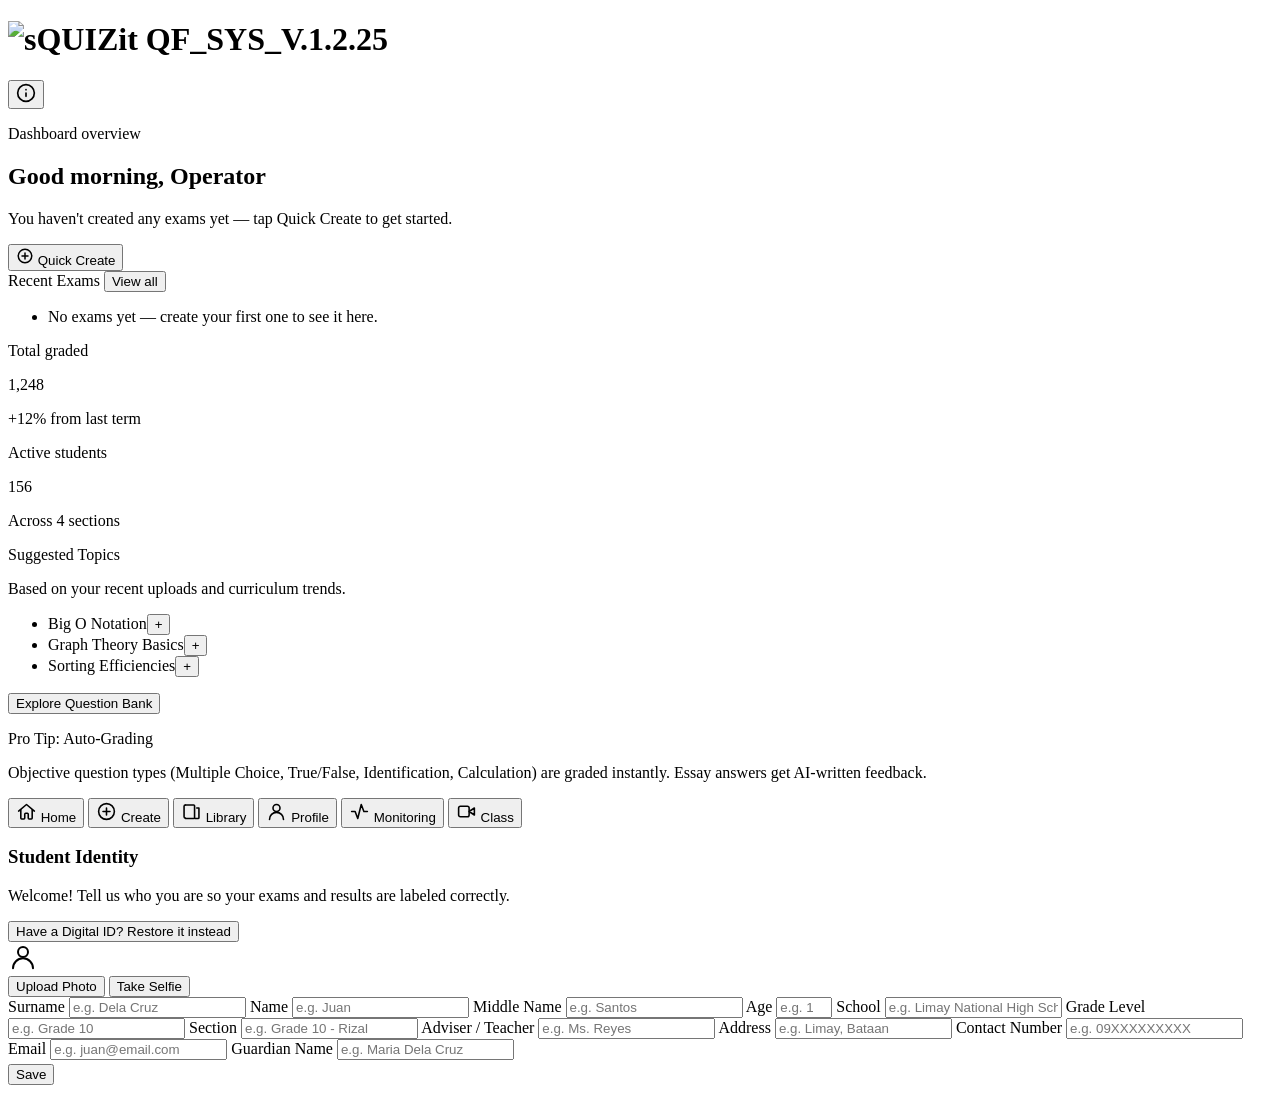
==== index.html @ 121e579d "Add Instructor Log In: roster + progress dashboard for teachers A separate standalone page (instruct" ====
<!doctype html>
<html lang="en">
<head>
<meta charset="UTF-8">
<meta name="viewport" content="width=device-width, initial-scale=1, viewport-fit=cover">
<meta name="theme-color" content="#F07824">
<title>sQUIZit</title>
<meta name="description" content="sQUIZit turns a photo of your notes, textbook pages, or slides into an interactive practice exam -- Multiple Choice, True/False, Identification, Matching, Calculation, or Essay -- generated by Google Gemini.">
<meta property="og:title" content="sQUIZit">
<meta property="og:site_name" content="sQUIZit">
<meta property="og:description" content="Turn a photo of your notes or textbook pages into an interactive practice exam, generated by Google Gemini.">
<meta property="og:url" content="https://winf-os.github.io/sQUIZit/">
<link rel="manifest" href="manifest.webmanifest">
<link rel="icon" href="icons/icon.png">
<link rel="apple-touch-icon" href="icons/icon.png">
<meta name="mobile-web-app-capable" content="yes">
<meta name="apple-mobile-web-app-capable" content="yes">
<meta name="apple-mobile-web-app-status-bar-style" content="black-translucent">
<link rel="stylesheet" href="style.css">
</head>
<body>

<div class="app-shell" id="appShell">

  <header class="app-header">
    <button type="button" class="app-header-back" id="btnHeaderBack" aria-label="Go back" hidden>
      <svg viewBox="0 0 24 24" width="22" height="22" fill="none" stroke="currentColor" stroke-width="2" stroke-linecap="round" stroke-linejoin="round"><path d="M19 12H5M12 19l-7-7 7-7" /></svg>
    </button>
    <h1 class="app-header-title">
      <img class="app-header-logo" id="appHeaderLogo" src="icons/wordmark.png" alt="sQUIZit">
      <span class="app-header-version" id="appHeaderVersion"></span>
    </h1>
    <div class="app-header-controls">
      <button class="btn btn-icon" id="versionButton" aria-label="Show version info">
        <svg viewBox="0 0 24 24" width="20" height="20" fill="none" stroke="currentColor" stroke-width="2" stroke-linecap="round" stroke-linejoin="round"><circle cx="12" cy="12" r="10"/><path d="M12 16v-4"/><path d="M12 8h.01"/></svg>
      </button>
    </div>
  </header>

  <main id="app">

    <!-- ============ HOME ============ -->
    <section class="screen tab-panel" id="tab-home" data-tab="home">
      <div>
        <p class="eyebrow">Dashboard overview</p>
        <h2 class="screen-title">Good morning, Operator</h2>
        <p class="screen-sub" id="homeExamsSummary"></p>
      </div>

      <button type="button" class="btn btn--primary btn--block" id="btnQuickCreate">
        <svg viewBox="0 0 24 24" width="18" height="18" fill="none" stroke="currentColor" stroke-width="2" stroke-linecap="round" stroke-linejoin="round"><circle cx="12" cy="12" r="9" /><path d="M12 8v8M8 12h8" /></svg>
        Quick Create
      </button>

      <div class="card">
        <div class="section-heading-row">
          <span class="section-heading">Recent Exams</span>
          <button type="button" class="link-btn" id="btnViewAllRecent">View all</button>
        </div>
        <ul class="recent-list" id="recentList"></ul>
      </div>

      <div class="stat-card-row">
        <div class="stat-card stat-card--primary">
          <p class="stat-card-label">Total graded</p>
          <p class="stat-card-value">1,248</p>
          <p class="stat-card-sub">+12% from last term</p>
        </div>
        <div class="stat-card stat-card--teal">
          <p class="stat-card-label">Active students</p>
          <p class="stat-card-value">156</p>
          <p class="stat-card-sub">Across 4 sections</p>
        </div>
      </div>

      <div class="card card--lavender">
        <p class="section-heading">Suggested Topics</p>
        <p class="screen-sub">Based on your recent uploads and curriculum trends.</p>
        <ul class="topic-list" id="topicList"></ul>
        <button type="button" class="btn btn--outline btn--block" id="btnExploreBank">Explore Question Bank</button>
      </div>

      <div class="card tip-card">
        <div class="tip-card-banner" aria-hidden="true"></div>
        <p class="section-heading">Pro Tip: Auto-Grading</p>
        <p class="screen-sub">Objective question types (Multiple Choice, True/False, Identification, Calculation) are graded instantly. Essay answers get AI-written feedback.</p>
      </div>
    </section>

    <!-- ============ CREATE ============ -->
    <section class="screen tab-panel" id="tab-create" data-tab="create" hidden>

      <div class="create-step" id="stepSource">
        <div>
          <h2 class="screen-title">Create New Exam</h2>
          <p class="screen-sub" id="sourceScreenSub">Provide your source material and let AI draft the exam.</p>
        </div>

        <div class="library-toggle" id="modeToggle">
          <button type="button" class="library-toggle-btn is-active" data-mode="ai">AI Generate</button>
          <button type="button" class="library-toggle-btn" data-mode="topic">Topic Idea</button>
          <button type="button" class="library-toggle-btn" data-mode="manual">Manual Build</button>
          <button type="button" class="library-toggle-btn" data-mode="auto">Auto-Extract</button>
        </div>

        <label class="field-block">
          <span class="field-label">Exam Title</span>
          <input type="text" class="text-input" id="examTitleInput" placeholder="e.g. Mid-term Biology Quiz">
        </label>

        <label class="field-block">
          <span class="field-label">Subject</span>
          <select class="select-input" id="subjectSelect">
            <option value="">Select a subject</option>
            <option>Mathematics</option>
            <option>Science</option>
            <option>Biology</option>
            <option>Chemistry</option>
            <option>Physics</option>
            <option>History</option>
            <option>Literature</option>
            <option>English</option>
            <option>Filipino</option>
            <option>MAPEH</option>
            <option>Computer Science</option>
            <option>General</option>
          </select>
        </label>

        <div id="sourceContentSection">
          <div>
            <p class="section-heading" style="margin-bottom:10px;">Source Content</p>
            <div class="source-cards">
              <button type="button" class="source-card" id="btnUploadDocument">
                <span class="source-card-icon source-card-icon--primary">
                  <svg viewBox="0 0 24 24" width="22" height="22" fill="none" stroke="currentColor" stroke-width="1.8" stroke-linecap="round" stroke-linejoin="round"><path d="M12 16V4M8 8l4-4 4 4" /><path d="M4 16v3a1 1 0 0 0 1 1h14a1 1 0 0 0 1-1v-3" /></svg>
                </span>
                <span class="source-card-title">Upload Document</span>
                <span class="source-card-sub">Photos of notes or textbook pages</span>
              </button>

              <button type="button" class="source-card" id="btnCameraCapture">
                <span class="source-card-icon source-card-icon--teal">
                  <svg viewBox="0 0 24 24" width="22" height="22" fill="none" stroke="currentColor" stroke-width="1.8" stroke-linecap="round" stroke-linejoin="round"><path d="M4 8h3l1.5-2h7L17 8h3a1 1 0 0 1 1 1v9a1 1 0 0 1-1 1H4a1 1 0 0 1-1-1V9a1 1 0 0 1 1-1z" /><circle cx="12" cy="13" r="3.5" /></svg>
                </span>
                <span class="source-card-title">Camera Capture</span>
                <span class="source-card-sub">Scan handwritten notes live</span>
              </button>

              <button type="button" class="source-card" id="btnPasteText">
                <span class="source-card-icon source-card-icon--muted">
                  <svg viewBox="0 0 24 24" width="22" height="22" fill="none" stroke="currentColor" stroke-width="1.8" stroke-linecap="round" stroke-linejoin="round"><rect x="6" y="4" width="12" height="17" rx="1.5" /><path d="M9 4V3a1 1 0 0 1 1-1h4a1 1 0 0 1 1 1v1M9 10h6M9 14h6M9 18h3" /></svg>
                </span>
                <span class="source-card-title">Paste Text</span>
                <span class="source-card-sub">Type or paste content directly</span>
              </button>
            </div>
            <input type="file" id="fileInput" accept="image/*" multiple hidden>
          </div>

          <div class="source-preview-row" id="sourcePreviewRow" hidden></div>
          <p class="empty-note" id="legibilityCheckingNote" hidden>Checking image quality…</p>

          <div class="card tip-inline-card">
            <span class="tip-inline-icon">💡</span>
            <div>
              <p class="tip-inline-title">Quick tip</p>
              <p class="screen-sub">Clear, well-lit photos of a single page work best. You can add more than one page.</p>
            </div>
          </div>
        </div>

        <label class="field-block" id="pasteTextBlock" hidden>
          <span class="field-label" id="pasteTextLabel">Pasted content</span>
          <textarea class="text-input" id="pastedTextArea" rows="6" placeholder="Paste notes, an article, or a summary of the material here…"></textarea>
        </label>

        <div class="card banner-card" id="smartBlueprintCard">
          <p class="section-heading">Smart Blueprinting</p>
          <p class="screen-sub">Gemini reads your material and maps it to question types and difficulty automatically.</p>
        </div>

        <p class="empty-note" id="sourceEmptyNote" hidden></p>
        <button type="button" class="btn btn--primary btn--block" id="btnContinueToConfigure" disabled>Continue to Configuration</button>
      </div>

      <div class="create-step" id="stepConfigure" hidden>
        <div>
          <h2 class="screen-title">Exam Configuration</h2>
          <p class="screen-sub">Fine-tune the mix of question types and difficulty for your exam.</p>
        </div>

        <div class="card" id="typeCard">
          <p class="section-heading" style="margin-bottom:12px;">Question Types</p>
          <div class="type-list" id="typeList"></div>
        </div>

        <div class="card" id="difficultyCard">
          <p class="section-heading" style="margin-bottom:14px;">Complexity Level</p>
          <input type="range" min="0" max="2" step="1" value="1" class="difficulty-slider" id="difficultySlider">
          <div class="difficulty-labels" id="difficultyLabels"></div>
        </div>

        <div class="card count-card">
          <p class="field-label" style="text-align:center;">Question Count</p>
          <div class="count-circle">
            <span class="count-value" id="countValue">10</span>
            <span class="count-unit">TOTAL</span>
          </div>
          <div class="count-controls">
            <button type="button" class="count-btn" id="btnCountMinus" aria-label="Decrease">−</button>
            <button type="button" class="count-btn" id="btnCountPlus" aria-label="Increase">+</button>
          </div>
        </div>

        <div class="card">
          <p class="field-label">Time Limit (optional)</p>
          <p class="screen-sub" style="margin-top:4px;">Starts counting down once the first question is answered. Leave blank for no limit.</p>
          <input type="number" min="1" step="1" class="text-input" id="timeLimitInput" placeholder="Minutes (e.g. 30)" style="margin-top:8px;">
        </div>

        <div class="card quote-card">
          <p>"The secret of getting ahead is getting started."</p>
        </div>

        <p class="empty-note" id="configureEmptyNote" hidden></p>

        <button type="button" class="btn btn--primary btn--block" id="btnGenerateExam" disabled>✨ Generate Exam</button>
      </div>

      <div class="create-step" id="stepManualBuilder" hidden>
        <div>
          <h2 class="screen-title">Build Your Exam</h2>
          <p class="screen-sub">Add each question by hand — no AI involved.</p>
        </div>

        <div class="card">
          <label class="field-block">
            <span class="field-label">Question Type</span>
            <select class="select-input" id="manualTypeSelect">
              <option value="multipleChoice">Multiple Choice</option>
              <option value="trueFalse">True / False</option>
              <option value="identification">Identification</option>
              <option value="matching">Matching Type</option>
              <option value="calculation">Calculation</option>
            </select>
          </label>

          <label class="field-block">
            <span class="field-label">Question Prompt</span>
            <textarea class="text-input" id="manualPromptInput" rows="3" placeholder="Type the question…"></textarea>
          </label>

          <div id="manualTypeFields"></div>

          <label class="field-block">
            <span class="field-label">Explanation (optional)</span>
            <textarea class="text-input" id="manualExplanationInput" rows="2" placeholder="Shown after the exam is submitted…"></textarea>
          </label>

          <button type="button" class="btn btn--outline btn--block" id="btnAddManualQuestion">+ Add Question</button>
        </div>

        <div class="card">
          <p class="section-heading" style="margin-bottom:10px;">Questions Added (<span id="manualQuestionCount">0</span>)</p>
          <p class="empty-note" id="manualEmptyNote">No questions yet — add your first one above.</p>
          <div class="results-list" id="manualQuestionList"></div>
        </div>

        <div class="card">
          <p class="field-label">Time Limit (optional)</p>
          <p class="screen-sub" style="margin-top:4px;">Starts counting down once the first question is answered. Leave blank for no limit.</p>
          <input type="number" min="1" step="1" class="text-input" id="manualTimeLimitInput" placeholder="Minutes (e.g. 30)" style="margin-top:8px;">
        </div>

        <button type="button" class="btn btn--outline btn--block" id="btnRegenerateQuiz" hidden>✨ Regenerate with AI</button>
        <button type="button" class="btn btn--primary btn--block" id="btnStartManualExam" disabled>Save Exam</button>
        <button type="button" class="btn btn--outline btn--block" id="btnSaveAsNewCopy" hidden>Save as New Copy</button>
        <button type="button" class="btn btn--outline btn--block btn--danger" id="btnDeleteQuiz" hidden>🗑 Delete Quiz</button>
      </div>

      <div class="create-step generating-screen" id="stepGenerating" hidden>
        <div class="generating-spinner" aria-hidden="true" id="generatingSpinner"></div>
        <p class="screen-title" style="text-align:center;">Generating your exam</p>
        <p class="screen-sub generating-message" id="generatingMessage">Reading your source material…</p>
        <div class="card generating-error-card" id="generatingErrorCard" hidden>
          <p class="section-heading">Generation failed</p>
          <p class="screen-sub" id="generatingErrorText" style="margin-top:8px;"></p>
        </div>
        <button type="button" class="btn btn--outline btn--block" id="btnBackToConfigure" hidden>Back to configuration</button>
      </div>

      <div class="create-step" id="stepQuiz" hidden>
        <div>
          <div class="quiz-header-row">
            <span id="quizExamTitle">Exam</span>
            <span class="quiz-timer" id="quizTimer" hidden></span>
            <span class="quiz-live-score" id="quizLiveScore">0/0</span>
          </div>
          <div class="progress-track"><div class="progress-fill" id="quizProgressFill" style="width:0%"></div></div>
          <div class="quiz-runner-meta">
            <span id="quizProgressLabel">Question 1 of 1</span>
          </div>
          <div class="quiz-nav-row" id="quizNavRow"></div>
        </div>

        <div class="card question-card">
          <span class="question-type-tag" id="questionTypeTag"></span>
          <p class="question-prompt" id="questionPrompt"></p>
          <div id="questionAnswerArea"></div>
          
          <!-- Toggle for showing correct answers -->
          <div class="quiz-toggle-container">
            <label class="toggle-switch">
              <input type="checkbox" id="showCorrectAnswersToggle">
              <span class="slider"></span>
            </label>
            <span class="toggle-label">Show correct answer on wrong answers</span>
          </div>
        </div>

        <div class="quiz-runner-nav">
          <button type="button" class="btn btn--outline" id="btnQuizPrev">Previous</button>
          <button type="button" class="btn btn--primary" id="btnQuizNext">Next</button>
        </div>
        <p class="quiz-safety-note">💾 Your answers are saved automatically as you go — avoid refreshing anyway, since your browser may still ask before leaving.</p>
      </div>

      <div class="create-step" id="stepResults" hidden>
        <div class="card score-card">
          <p class="eyebrow" id="resultsExamTitle">Exam &bull; Results</p>
          <p class="score-value" id="resultsScoreValue">0%</p>
          <p class="screen-sub" id="resultsSummary"></p>
        </div>

        <div class="results-list" id="resultsList"></div>

        <button type="button" class="btn btn--outline btn--block" id="btnRepeatQuiz">Retake Quiz (Shuffled)</button>
        <button type="button" class="btn btn--secondary btn--block" id="btnEditQuizFromResults">Edit Quiz</button>
        <button type="button" class="btn btn--primary btn--block" id="btnCreateAnother">Create another exam</button>
      </div>
    </section>

    <!-- ============ LIBRARY ============ -->
    <section class="screen tab-panel" id="tab-library" data-tab="library" hidden>
      <div>
        <h2 class="screen-title">My Library</h2>
        <p class="screen-sub">Manage and organize your generated exams.</p>
      </div>

      <div class="library-toggle">
        <button type="button" class="library-toggle-btn is-active" id="btnLibCompleted">Completed</button>
        <button type="button" class="library-toggle-btn" id="btnLibDrafts">Drafts</button>
      </div>

      <div class="text-input library-search">
        <svg viewBox="0 0 24 24" width="16" height="16" fill="none" stroke="currentColor" stroke-width="1.8" stroke-linecap="round" stroke-linejoin="round"><circle cx="11" cy="11" r="7" /><path d="m21 21-4.3-4.3" /></svg>
        <input type="text" id="librarySearchInput" placeholder="Search by exam title or subject…">
      </div>

      <div class="library-list" id="libraryList"></div>
    </section>

    <!-- ============ PROFILE ============ -->
    <section class="screen tab-panel" id="tab-profile" data-tab="profile" hidden>
      <div class="profile-hero">
        <div class="profile-avatar">
          <svg viewBox="0 0 24 24" width="34" height="34" fill="none" stroke="currentColor" stroke-width="1.6" stroke-linecap="round" stroke-linejoin="round"><circle cx="12" cy="8" r="4" /><path d="M4 21c0-4.4 3.6-8 8-8s8 3.6 8 8" /></svg>
        </div>
        <div>
          <h2 class="screen-title">Operator</h2>
          <p class="screen-sub">sQUIZit account</p>
        </div>
      </div>

      <div class="card">
        <p class="section-heading">Student Identity</p>
        <div class="identity-summary-row" id="identitySummaryRow">
          <div class="identity-summary-avatar" id="identitySummaryAvatar"><svg viewBox="0 0 24 24" width="22" height="22" fill="none" stroke="currentColor" stroke-width="1.6" stroke-linecap="round" stroke-linejoin="round"><circle cx="12" cy="8" r="4" /><path d="M4 21c0-4.4 3.6-8 8-8s8 3.6 8 8" /></svg></div>
          <div class="identity-summary-body">
            <p class="identity-summary-name" id="identitySummaryName">Not set up yet</p>
            <p class="identity-summary-meta" id="identitySummaryMeta">Add your details so your exams are labeled correctly.</p>
          </div>
        </div>
        <button type="button" class="btn btn--outline btn--block" id="btnEditStudentIdentity" style="margin-top:10px;">Edit Student Identity</button>
      </div>

      <div class="card">
        <p class="section-heading">Your Gemini API Keys</p>
        <p class="screen-sub" style="margin-top:6px;">Required for AI Generate and essay grading. Stored only in this browser. Add more than one (e.g. from different Google accounts) — sQUIZit automatically switches to the next one if a key's free quota runs out.</p>

        <button type="button" class="btn btn--outline btn--block" id="btnGetGeminiKey" style="margin-top:10px;">Get a Free Gemini API Key ↗</button>

        <label class="field-block" style="margin-top:10px;">
          <span class="field-label">Paste New Key</span>
          <div class="key-row">
            <input type="text" class="text-input" id="geminiKeyInput" placeholder="Paste your Gemini API key">
            <button type="button" class="count-btn" id="btnPasteGeminiKey" aria-label="Paste from clipboard" title="Paste from clipboard">📋</button>
          </div>
        </label>
        <button type="button" class="btn btn--primary btn--block" id="btnAddGeminiKey" style="margin-top:8px;">+ Add Key</button>

        <div id="geminiKeyList" style="margin-top:12px; display:flex; flex-direction:column; gap:8px;"></div>
        <p class="screen-sub" id="geminiKeyStatus" style="margin-top:8px;"></p>
      </div>

      <div class="card">
        <p class="section-heading">Appearance</p>
        <div class="theme-toggle-row">
          <span class="theme-toggle-icon" id="themeIcon">☀️</span>
          <span class="screen-sub" style="flex:1;" id="themeLabel">Light mode</span>
          <label class="switch">
            <input type="checkbox" id="themeToggle">
            <span class="switch-track"><span class="switch-thumb"></span></span>
          </label>
        </div>
      </div>

      <div class="card">
        <div class="section-heading-row">
          <p class="section-heading">Updates</p>
          <button type="button" class="btn btn-icon" id="btnShareUpdateLink" aria-label="Share download link" title="Share download link">
            <svg viewBox="0 0 24 24" width="18" height="18" fill="none" stroke="currentColor" stroke-width="2" stroke-linecap="round" stroke-linejoin="round"><circle cx="18" cy="5" r="3" /><circle cx="6" cy="12" r="3" /><circle cx="18" cy="19" r="3" /><path d="M8.6 13.5 15.4 17.5M15.4 6.5 8.6 10.5" /></svg>
          </button>
        </div>
        <p class="screen-sub" style="margin-top:6px;">You're on <span id="profileVersionText"></span>.</p>
        <span class="update-badge" id="profileUpdateBadge" hidden>Update available</span>
        <button type="button" class="btn btn--outline btn--block" id="btnProfileCheckUpdate" style="margin-top:8px;">Check for Updates</button>
        <p class="screen-sub" id="profileUpdateStatus" style="margin-top:6px;"></p>
      </div>

      <div class="card">
        <p class="section-heading">About this app</p>
        <p class="screen-sub" style="margin-top:8px;">sQUIZit turns a photo of your notes or textbook pages into a ready-to-take exam using Google Gemini. Question generation runs through a Supabase Edge Function so the AI key stays off your device. Prefer not to use AI? Manual Build and Auto-Extract on the Create screen work fully offline of Gemini.</p>
      </div>

      <div class="card">
        <p class="section-heading">Data</p>
        <p class="screen-sub" style="margin-top:8px;">Your exam library (completed exams and drafts) is saved in this browser's storage and stays there across visits — see the Library tab. Clearing your browser data will remove it.</p>
      </div>

      <div class="card">
        <p class="section-heading">Backup &amp; Restore</p>
        <p class="screen-sub" style="margin-top:6px;">Save a copy of your exam library so it survives a lost phone, a cleared browser, or moving to a new device.</p>

        <p class="field-label" style="margin-top:14px;">On This Device</p>
        <div class="backup-btn-row">
          <button type="button" class="btn btn--outline" id="btnBackupPhone">📱 Back Up Now</button>
          <button type="button" class="btn btn--outline" id="btnRestorePhone">Restore File</button>
        </div>
        <input type="file" id="restoreFileInput" accept="application/json" hidden>

        <p class="field-label" style="margin-top:16px;">Google Drive</p>
        <p class="screen-sub" id="driveStatus" style="margin-top:4px;">Not connected.</p>
        <div class="backup-btn-row">
          <button type="button" class="btn btn--outline" id="btnConnectDrive">☁️ Connect Google Drive</button>
        </div>
        <div class="backup-btn-row" id="driveActionsRow" hidden>
          <button type="button" class="btn btn--outline" id="btnBackupDrive">Back Up to Drive</button>
          <button type="button" class="btn btn--outline" id="btnRestoreDrive">Restore from Drive</button>
        </div>

        <p class="field-label" style="margin-top:16px;">Digital ID</p>
        <p class="screen-sub" style="margin-top:4px;">Restore your identity and library on a new device with a short ID and PIN, instead of retyping everything.</p>
        <div style="display:flex; align-items:center; gap:8px; margin-top:6px;">
          <p class="screen-sub" id="digitalIdCurrentText" style="margin:0;">Not set up yet.</p>
          <button type="button" class="btn btn-icon" id="btnCopyDigitalId" aria-label="Copy Digital ID" title="Copy" hidden>📋</button>
        </div>
        <div class="backup-btn-row">
          <button type="button" class="btn btn--outline" id="btnDigitalIdBackup">🔑 Back Up via Digital ID</button>
          <button type="button" class="btn btn--outline" id="btnDigitalIdRestore">Restore via Digital ID</button>
        </div>

        <p class="screen-sub" id="backupStatusText" style="margin-top:8px;"></p>
      </div>

      <div class="card">
        <p class="section-heading">Instructor Log In</p>
        <p class="screen-sub" style="margin-top:6px;">Teaching a class? Log in with your own Digital ID to add students to your roster and see their progress.</p>
        <button type="button" class="btn btn--outline btn--block" id="btnInstructorLogin" style="margin-top:10px;">Instructor Log In &#8599;</button>
      </div>
    </section>

    <!-- ============ MONITORING ============ -->
    <section class="screen tab-panel" id="tab-monitoring" data-tab="monitoring" hidden>
      <div>
        <h2 class="screen-title">Monitoring</h2>
        <p class="screen-sub">Quizzes you've shared with Share &amp; Track, and who's taken them.</p>
      </div>
      <div class="monitoring-list" id="monitoringList"></div>
    </section>

    <!-- ============ CLASS SESSIONS ============ -->
    <section class="screen tab-panel" id="tab-class" data-tab="class" hidden>
      <div>
        <h2 class="screen-title">Class</h2>
        <p class="screen-sub">Start a live video class, or reopen one you started before.</p>
      </div>
      <button type="button" class="btn btn--primary btn--block" id="btnStartClass" style="margin-bottom: var(--space-4);">Start a Class</button>
      <div class="class-session-list" id="classSessionList"></div>
    </section>

  </main>

  <nav class="bottom-nav" id="bottomNav">
    <button type="button" class="bottom-nav-item is-active" data-target="home">
      <span class="bottom-nav-icon"><svg viewBox="0 0 24 24" width="21" height="21" fill="none" stroke="currentColor" stroke-width="1.8" stroke-linecap="round" stroke-linejoin="round"><path d="M3 11.5 12 4l9 7.5" /><path d="M5.5 10v9.5a1 1 0 0 0 1 1H9a1 1 0 0 0 1-1V15a1 1 0 0 1 1-1h2a1 1 0 0 1 1 1v4.5a1 1 0 0 0 1 1h2.5a1 1 0 0 0 1-1V10" /></svg></span>
      <span class="bottom-nav-label">Home</span>
    </button>
    <button type="button" class="bottom-nav-item" data-target="create">
      <span class="bottom-nav-icon"><svg viewBox="0 0 24 24" width="21" height="21" fill="none" stroke="currentColor" stroke-width="1.8" stroke-linecap="round" stroke-linejoin="round"><circle cx="12" cy="12" r="9" /><path d="M12 8v8M8 12h8" /></svg></span>
      <span class="bottom-nav-label">Create</span>
    </button>
    <button type="button" class="bottom-nav-item" data-target="library">
      <span class="bottom-nav-icon"><svg viewBox="0 0 24 24" width="21" height="21" fill="none" stroke="currentColor" stroke-width="1.8" stroke-linecap="round" stroke-linejoin="round"><path d="M5 4.5h9.5a1 1 0 0 1 1 1V19a1 1 0 0 1-1 1H5" /><path d="M5 4.5A1.5 1.5 0 0 0 3.5 6v12A1.5 1.5 0 0 0 5 19.5" /><path d="M18 8h2.5v11a1 1 0 0 1-1 1H16" /></svg></span>
      <span class="bottom-nav-label">Library</span>
    </button>
    <button type="button" class="bottom-nav-item" data-target="profile">
      <span class="bottom-nav-icon"><svg viewBox="0 0 24 24" width="21" height="21" fill="none" stroke="currentColor" stroke-width="1.8" stroke-linecap="round" stroke-linejoin="round"><circle cx="12" cy="8" r="4" /><path d="M4 21c0-4.4 3.6-8 8-8s8 3.6 8 8" /></svg></span>
      <span class="bottom-nav-label">Profile</span>
    </button>
    <button type="button" class="bottom-nav-item" data-target="monitoring">
      <span class="bottom-nav-icon"><svg viewBox="0 0 24 24" width="21" height="21" fill="none" stroke="currentColor" stroke-width="1.8" stroke-linecap="round" stroke-linejoin="round"><path d="M3 12h4l3 8 4-16 3 8h4"/></svg></span>
      <span class="bottom-nav-label">Monitoring</span>
    </button>
    <button type="button" class="bottom-nav-item" data-target="class">
      <span class="bottom-nav-icon"><svg viewBox="0 0 24 24" width="21" height="21" fill="none" stroke="currentColor" stroke-width="1.8" stroke-linecap="round" stroke-linejoin="round"><rect x="3" y="6" width="12" height="12" rx="2"/><path d="m21 8-6 4 6 4V8Z"/></svg></span>
      <span class="bottom-nav-label">Class</span>
    </button>
  </nav>

  <div class="camera-overlay" id="cameraOverlay" hidden>
    <div class="camera-overlay-head">
      <button type="button" class="camera-close-btn" id="btnCameraClose" aria-label="Close camera">✕</button>
      <span id="cameraOverlayTitle">Camera Capture</span>
      <span style="width:32px;"></span>
    </div>
    <div class="camera-viewport">
      <video id="cameraVideo" class="camera-video" playsinline muted></video>
      <p class="camera-error" id="cameraError" hidden></p>
    </div>
    <div class="camera-controls">
      <button type="button" class="camera-shutter-btn" id="btnCameraShutter" aria-label="Take photo" disabled></button>
      <p class="camera-hint" id="cameraHint">Frame the page so the text is flat and well lit, then tap to capture.</p>
    </div>
  </div>

  <!-- Full-screen live video call view -- Jitsi Meet's IFrame API mounts
       into #classCallMount (see openClassCall()/closeClassCall() in
       app.js). Reuses the camera overlay's full-screen black-takeover
       classes directly; only the mount container is new. -->
  <div class="camera-overlay class-call-overlay" id="classCallOverlay" hidden>
    <div class="camera-overlay-head">
      <button type="button" class="camera-close-btn" id="btnClassCallClose" aria-label="Leave class">✕</button>
      <span id="classCallTitle">Class</span>
      <span style="width:32px;"></span>
    </div>
    <div class="camera-viewport class-call-mount" id="classCallMount"></div>
  </div>

  <!-- Shown while a just-added source image is being checked for legibility,
       and as a blocking modal if it fails that check -- see
       checkAddedImagesLegibility() in app.js. -->
  <div class="legibility-modal" id="legibilityModal" hidden>
    <div class="legibility-modal-content">
      <img class="legibility-modal-thumb" id="legibilityModalThumb" alt="Image that may be hard to read">
      <h3 class="legibility-modal-title">This image might be hard to read</h3>
      <p class="legibility-modal-reason" id="legibilityModalReason"></p>
      <div class="legibility-modal-actions">
        <button type="button" class="btn btn--outline btn--block" id="btnLegibilityReupload">Remove &amp; Reupload</button>
        <button type="button" class="btn btn--secondary btn--block" id="btnLegibilityIgnore">Ignore &amp; Continue Anyway</button>
      </div>
    </div>
  </div>

  <!-- Shown on first launch (mandatory, no close button -- see the init
       block in app.js) to collect the Student Identity, and reopened
       pre-filled/closable from Profile > Student Identity for edits. Same
       markup, same save path both times -- see openStudentIdentityModal()
       and the btnIdentitySave handler in app.js. -->
  <div class="identity-modal" id="identityModal" hidden>
    <div class="identity-modal-content">
      <div class="identity-modal-headrow">
        <div>
          <h3 class="identity-modal-title">Student Identity</h3>
          <p class="screen-sub" id="identityModalSub">Tell us who you are so your exams and results are labeled correctly.</p>
        </div>
        <button type="button" class="btn btn-icon" id="btnIdentityClose" aria-label="Close" title="Close">✕</button>
      </div>

      <button type="button" class="link-btn" id="btnIdentityShowRestore">Have a Digital ID? Restore it instead</button>

      <div id="identityFormBody">
      <div class="identity-photo-row">
        <div class="identity-photo-preview" id="identityPhotoPreview"><svg viewBox="0 0 24 24" width="30" height="30" fill="none" stroke="currentColor" stroke-width="1.6" stroke-linecap="round" stroke-linejoin="round"><circle cx="12" cy="8" r="4" /><path d="M4 21c0-4.4 3.6-8 8-8s8 3.6 8 8" /></svg></div>
        <div class="identity-photo-actions">
          <button type="button" class="btn btn--outline" id="btnIdentityUploadPhoto">Upload Photo</button>
          <button type="button" class="btn btn--outline" id="btnIdentityTakeSelfie">Take Selfie</button>
        </div>
      </div>
      <input type="file" id="identityPhotoInput" accept="image/*" hidden>

      <div class="identity-field-grid">
        <label class="field-block">
          <span class="field-label">Surname</span>
          <input type="text" class="text-input" id="identitySurname" placeholder="e.g. Dela Cruz">
        </label>
        <label class="field-block">
          <span class="field-label">Name</span>
          <input type="text" class="text-input" id="identityGivenName" placeholder="e.g. Juan">
        </label>
        <label class="field-block">
          <span class="field-label">Middle Name</span>
          <input type="text" class="text-input" id="identityMiddleName" placeholder="e.g. Santos">
        </label>
        <label class="field-block">
          <span class="field-label">Age</span>
          <input type="number" class="text-input" id="identityAge" min="1" max="120" inputmode="numeric" placeholder="e.g. 16">
        </label>
        <label class="field-block">
          <span class="field-label">School</span>
          <input type="text" class="text-input" id="identitySchool" placeholder="e.g. Limay National High School">
        </label>
        <label class="field-block">
          <span class="field-label">Grade Level</span>
          <input type="text" class="text-input" id="identityGradeLevel" placeholder="e.g. Grade 10">
        </label>
        <label class="field-block">
          <span class="field-label">Section</span>
          <input type="text" class="text-input" id="identitySection" placeholder="e.g. Grade 10 - Rizal">
        </label>
        <label class="field-block">
          <span class="field-label">Adviser / Teacher</span>
          <input type="text" class="text-input" id="identityAdviser" placeholder="e.g. Ms. Reyes">
        </label>
        <label class="field-block">
          <span class="field-label">Address</span>
          <input type="text" class="text-input" id="identityAddress" placeholder="e.g. Limay, Bataan">
        </label>
        <label class="field-block">
          <span class="field-label">Contact Number</span>
          <input type="tel" class="text-input" id="identityContactNumber" placeholder="e.g. 09XXXXXXXXX">
        </label>
        <label class="field-block">
          <span class="field-label">Email</span>
          <input type="email" class="text-input" id="identityEmail" placeholder="e.g. juan@email.com">
        </label>
        <label class="field-block">
          <span class="field-label">Guardian Name</span>
          <input type="text" class="text-input" id="identityGuardianName" placeholder="e.g. Maria Dela Cruz">
        </label>
      </div>

      <p class="identity-modal-error" id="identityModalError" hidden></p>

      <button type="button" class="btn btn--primary btn--block" id="btnIdentitySave" style="margin-top:4px;">Save</button>
      </div>

      <div id="identityRestoreSection" hidden>
        <label class="field-block">
          <span class="field-label">Digital ID</span>
          <input type="text" class="text-input" id="identityRestoreId" placeholder="e.g. SQ-AB23XZ">
        </label>
        <label class="field-block" style="margin-top:10px;">
          <span class="field-label">PIN</span>
          <input type="password" class="text-input" id="identityRestorePin" placeholder="Your PIN" inputmode="numeric">
        </label>
        <p class="identity-modal-error" id="identityRestoreError" hidden></p>
        <button type="button" class="btn btn--primary btn--block" id="btnIdentityRestoreSubmit" style="margin-top:4px;">Restore My Identity &amp; Library</button>
        <button type="button" class="link-btn" id="btnIdentityShowManual" style="margin-top:8px;">Back to manual entry</button>
      </div>
    </div>
  </div>

  <!-- Opened from the Class tab's "Start a Class" button -- see the
       btnStartClass/btnCreateClassSubmit handlers in app.js. Same
       headrow/close-button structure as the Identity modal above. -->
  <div class="identity-modal" id="createClassModal" hidden>
    <div class="identity-modal-content">
      <div class="identity-modal-headrow">
        <div>
          <h3 class="identity-modal-title">Start a Class</h3>
          <p class="screen-sub">Give it a title so you (and your students) recognize it later.</p>
        </div>
        <button type="button" class="btn btn-icon" id="btnCreateClassClose" aria-label="Close" title="Close">✕</button>
      </div>
      <label class="field-block">
        <span class="field-label">Title</span>
        <input type="text" class="text-input" id="createClassTitle" placeholder="e.g. Grade 10 Science - Typhoon Makeup Class">
      </label>
      <label class="field-block">
        <span class="field-label">Subject (optional)</span>
        <input type="text" class="text-input" id="createClassSubject" placeholder="e.g. Science">
      </label>
      <p class="screen-sub">Tip: screen sharing works when you join from a laptop/desktop browser. Mobile browsers don't support it — join from a computer if you plan to share your screen.</p>
      <p class="identity-modal-error" id="createClassModalError" hidden></p>
      <button type="button" class="btn btn--primary btn--block" id="btnCreateClassSubmit" style="margin-top:4px;">Start</button>
    </div>
  </div>

  <!-- Backs both "Back Up via Digital ID" and "Restore via Digital ID" from
       Profile -- one modal, mode toggled in JS (openDigitalIdModal()),
       rather than two near-identical modals, since the only real
       difference is whether the Digital ID field is shown. -->
  <div class="identity-modal" id="digitalIdModal" hidden>
    <div class="identity-modal-content" style="max-width:380px;">
      <div class="identity-modal-headrow">
        <div>
          <h3 class="identity-modal-title" id="digitalIdModalTitle">Back Up via Digital ID</h3>
          <p class="screen-sub" id="digitalIdModalSub">Choose a PIN to protect this backup.</p>
        </div>
        <button type="button" class="btn btn-icon" id="btnDigitalIdModalClose" aria-label="Close" title="Close">✕</button>
      </div>
      <label class="field-block" id="digitalIdFieldBlock" hidden>
        <span class="field-label">Digital ID</span>
        <input type="text" class="text-input" id="digitalIdInputId" placeholder="e.g. SQ-AB23XZ">
      </label>
      <label class="field-block" style="margin-top:10px;">
        <span class="field-label">PIN</span>
        <input type="password" class="text-input" id="digitalIdInputPin" placeholder="At least 6 characters" inputmode="numeric">
      </label>
      <p class="identity-modal-error" id="digitalIdModalError" hidden></p>
      <button type="button" class="btn btn--primary btn--block" id="btnDigitalIdModalSubmit" style="margin-top:4px;">Continue</button>
    </div>
  </div>

  <!-- Opened from a Monitoring card's "View Recipients" button -- see
       openMonitoringDetail() in app.js. Same headrow/close-button structure
       as the Identity modal above. -->
  <div class="monitoring-detail-modal" id="monitoringDetailModal" hidden>
    <div class="monitoring-detail-modal-content">
      <div class="identity-modal-headrow">
        <div>
          <h3 class="identity-modal-title" id="monitoringDetailTitle">Quiz</h3>
          <p class="screen-sub" id="monitoringDetailSub"></p>
        </div>
        <button type="button" class="btn btn-icon" id="btnMonitoringDetailClose" aria-label="Close" title="Close">✕</button>
      </div>
      <div id="monitoringDetailList"></div>
    </div>
  </div>

</div>

<script src="config.js"></script>
<script src="app.js"></script>
</body>
</html>
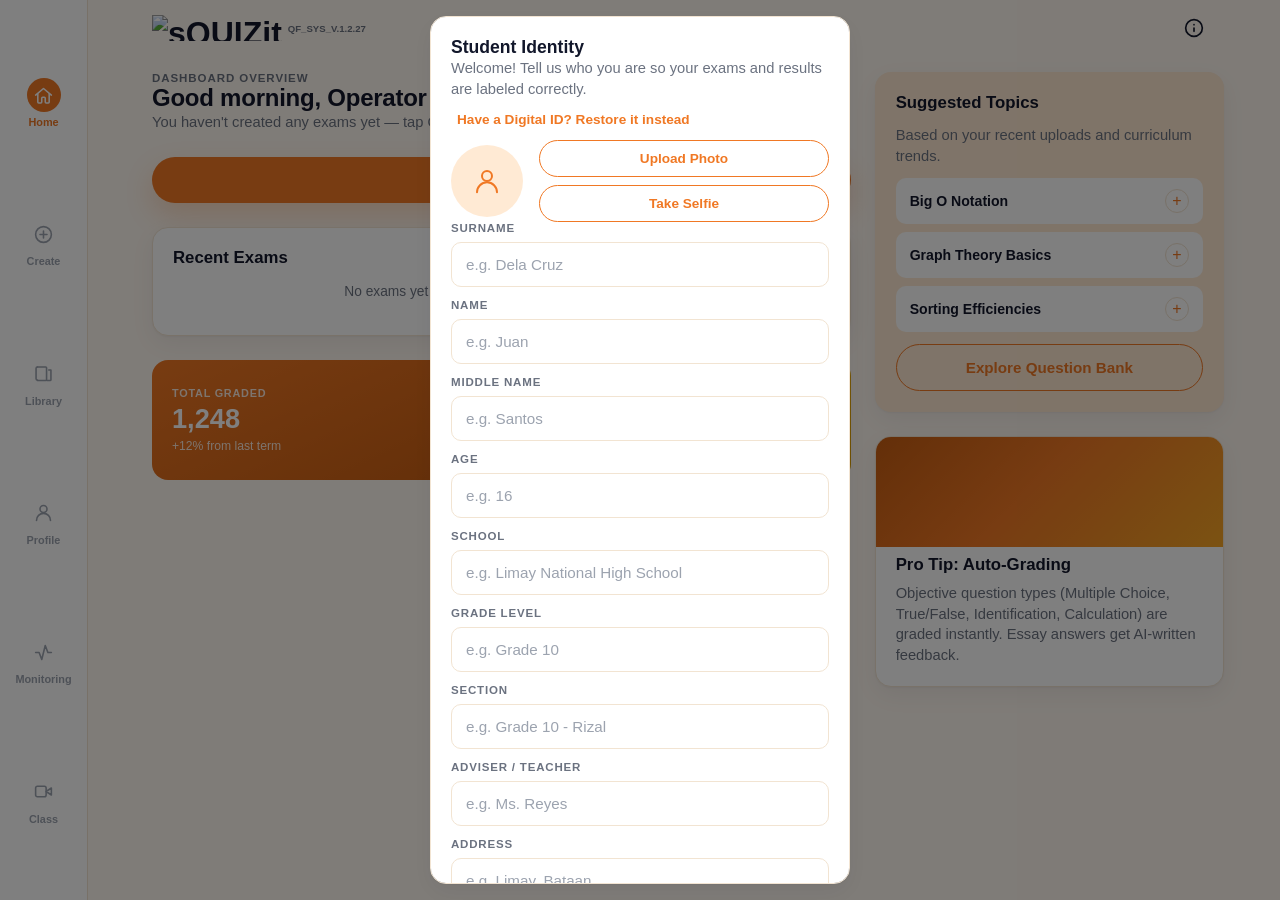
==== commit dc3e5788: "Add a desktop/laptop responsive layout (>=960px breakpoint) The whole app was mobile-first only (.ap" ====
--- a/index.html
+++ b/index.html
@@ -41,49 +41,60 @@
 
     <!-- ============ HOME ============ -->
     <section class="screen tab-panel" id="tab-home" data-tab="home">
-      <div>
-        <p class="eyebrow">Dashboard overview</p>
-        <h2 class="screen-title">Good morning, Operator</h2>
-        <p class="screen-sub" id="homeExamsSummary"></p>
-      </div>
-
-      <button type="button" class="btn btn--primary btn--block" id="btnQuickCreate">
-        <svg viewBox="0 0 24 24" width="18" height="18" fill="none" stroke="currentColor" stroke-width="2" stroke-linecap="round" stroke-linejoin="round"><circle cx="12" cy="12" r="9" /><path d="M12 8v8M8 12h8" /></svg>
-        Quick Create
-      </button>
-
-      <div class="card">
-        <div class="section-heading-row">
-          <span class="section-heading">Recent Exams</span>
-          <button type="button" class="link-btn" id="btnViewAllRecent">View all</button>
-        </div>
-        <ul class="recent-list" id="recentList"></ul>
-      </div>
-
-      <div class="stat-card-row">
-        <div class="stat-card stat-card--primary">
-          <p class="stat-card-label">Total graded</p>
-          <p class="stat-card-value">1,248</p>
-          <p class="stat-card-sub">+12% from last term</p>
-        </div>
-        <div class="stat-card stat-card--teal">
-          <p class="stat-card-label">Active students</p>
-          <p class="stat-card-value">156</p>
-          <p class="stat-card-sub">Across 4 sections</p>
-        </div>
-      </div>
-
-      <div class="card card--lavender">
-        <p class="section-heading">Suggested Topics</p>
-        <p class="screen-sub">Based on your recent uploads and curriculum trends.</p>
-        <ul class="topic-list" id="topicList"></ul>
-        <button type="button" class="btn btn--outline btn--block" id="btnExploreBank">Explore Question Bank</button>
-      </div>
-
-      <div class="card tip-card">
-        <div class="tip-card-banner" aria-hidden="true"></div>
-        <p class="section-heading">Pro Tip: Auto-Grading</p>
-        <p class="screen-sub">Objective question types (Multiple Choice, True/False, Identification, Calculation) are graded instantly. Essay answers get AI-written feedback.</p>
+      <!-- Two wrapper divs exist ONLY so the desktop breakpoint (see
+           style.css) can lay this tab out as a 2-column grid -- on mobile
+           they're invisible (still a plain flex-column stack), on desktop
+           .home-col-main/.home-col-side become the grid's two columns.
+           Nothing else in this file needs this pattern -- every other
+           desktop grid rule (Library/Monitoring/Class/Configure) works on
+           the existing markup with zero wrapper divs. -->
+      <div class="home-col-main">
+        <div>
+          <p class="eyebrow">Dashboard overview</p>
+          <h2 class="screen-title">Good morning, Operator</h2>
+          <p class="screen-sub" id="homeExamsSummary"></p>
+        </div>
+
+        <button type="button" class="btn btn--primary btn--block" id="btnQuickCreate">
+          <svg viewBox="0 0 24 24" width="18" height="18" fill="none" stroke="currentColor" stroke-width="2" stroke-linecap="round" stroke-linejoin="round"><circle cx="12" cy="12" r="9" /><path d="M12 8v8M8 12h8" /></svg>
+          Quick Create
+        </button>
+
+        <div class="card">
+          <div class="section-heading-row">
+            <span class="section-heading">Recent Exams</span>
+            <button type="button" class="link-btn" id="btnViewAllRecent">View all</button>
+          </div>
+          <ul class="recent-list" id="recentList"></ul>
+        </div>
+
+        <div class="stat-card-row">
+          <div class="stat-card stat-card--primary">
+            <p class="stat-card-label">Total graded</p>
+            <p class="stat-card-value">1,248</p>
+            <p class="stat-card-sub">+12% from last term</p>
+          </div>
+          <div class="stat-card stat-card--teal">
+            <p class="stat-card-label">Active students</p>
+            <p class="stat-card-value">156</p>
+            <p class="stat-card-sub">Across 4 sections</p>
+          </div>
+        </div>
+      </div>
+
+      <div class="home-col-side">
+        <div class="card card--lavender">
+          <p class="section-heading">Suggested Topics</p>
+          <p class="screen-sub">Based on your recent uploads and curriculum trends.</p>
+          <ul class="topic-list" id="topicList"></ul>
+          <button type="button" class="btn btn--outline btn--block" id="btnExploreBank">Explore Question Bank</button>
+        </div>
+
+        <div class="card tip-card">
+          <div class="tip-card-banner" aria-hidden="true"></div>
+          <p class="section-heading">Pro Tip: Auto-Grading</p>
+          <p class="screen-sub">Objective question types (Multiple Choice, True/False, Identification, Calculation) are graded instantly. Essay answers get AI-written feedback.</p>
+        </div>
       </div>
     </section>
 
@@ -234,7 +245,7 @@
           <p class="screen-sub">Add each question by hand — no AI involved.</p>
         </div>
 
-        <div class="card">
+        <div class="card" id="manualQuestionFormCard">
           <label class="field-block">
             <span class="field-label">Question Type</span>
             <select class="select-input" id="manualTypeSelect">
@@ -261,13 +272,13 @@
           <button type="button" class="btn btn--outline btn--block" id="btnAddManualQuestion">+ Add Question</button>
         </div>
 
-        <div class="card">
+        <div class="card" id="manualQuestionsAddedCard">
           <p class="section-heading" style="margin-bottom:10px;">Questions Added (<span id="manualQuestionCount">0</span>)</p>
           <p class="empty-note" id="manualEmptyNote">No questions yet — add your first one above.</p>
           <div class="results-list" id="manualQuestionList"></div>
         </div>
 
-        <div class="card">
+        <div class="card" id="manualTimeLimitCard">
           <p class="field-label">Time Limit (optional)</p>
           <p class="screen-sub" style="margin-top:4px;">Starts counting down once the first question is answered. Leave blank for no limit.</p>
           <input type="number" min="1" step="1" class="text-input" id="manualTimeLimitInput" placeholder="Minutes (e.g. 30)" style="margin-top:8px;">
@@ -373,7 +384,7 @@
         </div>
       </div>
 
-      <div class="card">
+      <div class="card" id="profileIdentityCard">
         <p class="section-heading">Student Identity</p>
         <div class="identity-summary-row" id="identitySummaryRow">
           <div class="identity-summary-avatar" id="identitySummaryAvatar"><svg viewBox="0 0 24 24" width="22" height="22" fill="none" stroke="currentColor" stroke-width="1.6" stroke-linecap="round" stroke-linejoin="round"><circle cx="12" cy="8" r="4" /><path d="M4 21c0-4.4 3.6-8 8-8s8 3.6 8 8" /></svg></div>
@@ -385,7 +396,7 @@
         <button type="button" class="btn btn--outline btn--block" id="btnEditStudentIdentity" style="margin-top:10px;">Edit Student Identity</button>
       </div>
 
-      <div class="card">
+      <div class="card" id="profileGeminiCard">
         <p class="section-heading">Your Gemini API Keys</p>
         <p class="screen-sub" style="margin-top:6px;">Required for AI Generate and essay grading. Stored only in this browser. Add more than one (e.g. from different Google accounts) — sQUIZit automatically switches to the next one if a key's free quota runs out.</p>
 
@@ -404,7 +415,7 @@
         <p class="screen-sub" id="geminiKeyStatus" style="margin-top:8px;"></p>
       </div>
 
-      <div class="card">
+      <div class="card" id="profileAppearanceCard">
         <p class="section-heading">Appearance</p>
         <div class="theme-toggle-row">
           <span class="theme-toggle-icon" id="themeIcon">☀️</span>
@@ -416,7 +427,7 @@
         </div>
       </div>
 
-      <div class="card">
+      <div class="card" id="profileUpdatesCard">
         <div class="section-heading-row">
           <p class="section-heading">Updates</p>
           <button type="button" class="btn btn-icon" id="btnShareUpdateLink" aria-label="Share download link" title="Share download link">
@@ -429,17 +440,17 @@
         <p class="screen-sub" id="profileUpdateStatus" style="margin-top:6px;"></p>
       </div>
 
-      <div class="card">
+      <div class="card" id="profileAboutCard">
         <p class="section-heading">About this app</p>
         <p class="screen-sub" style="margin-top:8px;">sQUIZit turns a photo of your notes or textbook pages into a ready-to-take exam using Google Gemini. Question generation runs through a Supabase Edge Function so the AI key stays off your device. Prefer not to use AI? Manual Build and Auto-Extract on the Create screen work fully offline of Gemini.</p>
       </div>
 
-      <div class="card">
+      <div class="card" id="profileDataCard">
         <p class="section-heading">Data</p>
         <p class="screen-sub" style="margin-top:8px;">Your exam library (completed exams and drafts) is saved in this browser's storage and stays there across visits — see the Library tab. Clearing your browser data will remove it.</p>
       </div>
 
-      <div class="card">
+      <div class="card" id="profileBackupCard">
         <p class="section-heading">Backup &amp; Restore</p>
         <p class="screen-sub" style="margin-top:6px;">Save a copy of your exam library so it survives a lost phone, a cleared browser, or moving to a new device.</p>
 
@@ -474,7 +485,7 @@
         <p class="screen-sub" id="backupStatusText" style="margin-top:8px;"></p>
       </div>
 
-      <div class="card">
+      <div class="card" id="profileInstructorCard">
         <p class="section-heading">Instructor Log In</p>
         <p class="screen-sub" style="margin-top:6px;">Teaching a class? Log in with your own Digital ID to add students to your roster and see their progress.</p>
         <button type="button" class="btn btn--outline btn--block" id="btnInstructorLogin" style="margin-top:10px;">Instructor Log In &#8599;</button>
--- a/style.css
+++ b/style.css
@@ -0,0 +1,973 @@
+:root {
+  --color-bg: #FFF8F0;
+  --color-surface: #FFFFFF;
+  --color-border: #F2E4D2;
+
+  --color-primary: #F07824;
+  --color-primary-dark: #C85E12;
+  --color-primary-light: #FF9950;
+  --color-primary-tint: #FFEAD4;
+
+  --color-accent-teal: #FCC024;
+  --color-accent-teal-tint: #FFF3D0;
+  --color-accent-lavender: #FFE9D2;
+
+  --color-text: #12172B;
+  --color-text-muted: #6B7280;
+  --color-text-faint: #9CA3AF;
+
+  --color-danger: #E0455C;
+  --color-success: #22B27D;
+
+  --tag-biology: #3355CC;
+  --tag-history: #1FA97A;
+  --tag-mathematics: #12172B;
+  --tag-literature: #E0455C;
+  --tag-chemistry: #2E6BE0;
+  --tag-default: var(--color-primary);
+
+  --radius-sm: 10px;
+  --radius-md: 16px;
+  --radius-lg: 22px;
+  --radius-pill: 999px;
+
+  --shadow-card: 0 1px 2px rgba(18, 23, 43, 0.04), 0 8px 24px rgba(18, 23, 43, 0.06);
+  --shadow-float: 0 12px 28px rgba(240, 120, 36, 0.24);
+
+  --font-sans: -apple-system, BlinkMacSystemFont, "Segoe UI", Inter, Roboto, Helvetica, Arial, sans-serif;
+
+  --space-1: 4px;
+  --space-2: 8px;
+  --space-3: 12px;
+  --space-4: 16px;
+  --space-5: 20px;
+  --space-6: 24px;
+  --space-8: 32px;
+
+  --nav-height: 68px;
+  --header-height: 56px;
+}
+
+@media (prefers-color-scheme: dark) {
+  :root {
+    --color-bg: #16110B;
+    --color-surface: #211810;
+    --color-border: #362415;
+
+    --color-primary: #FF9640;
+    --color-primary-dark: #E67A1F;
+    --color-primary-light: #FFB870;
+    --color-primary-tint: #3A2410;
+
+    --color-accent-teal: #FFCD3C;
+    --color-accent-teal-tint: #3A2E0A;
+    --color-accent-lavender: #3A2410;
+
+    --color-text: #EEF0F8;
+    --color-text-muted: #A2A8C0;
+    --color-text-faint: #6B7290;
+
+    --shadow-card: 0 1px 2px rgba(0, 0, 0, 0.3), 0 8px 24px rgba(0, 0, 0, 0.35);
+    --shadow-float: 0 12px 28px rgba(255, 150, 64, 0.3);
+  }
+}
+
+:root[data-theme="light"] {
+  --color-bg: #FFF8F0;
+  --color-surface: #FFFFFF;
+  --color-border: #F2E4D2;
+
+  --color-primary: #F07824;
+  --color-primary-dark: #C85E12;
+  --color-primary-light: #FF9950;
+  --color-primary-tint: #FFEAD4;
+
+  --color-accent-teal: #FCC024;
+  --color-accent-teal-tint: #FFF3D0;
+  --color-accent-lavender: #FFE9D2;
+
+  --color-text: #12172B;
+  --color-text-muted: #6B7280;
+  --color-text-faint: #9CA3AF;
+
+  --shadow-card: 0 1px 2px rgba(18, 23, 43, 0.04), 0 8px 24px rgba(18, 23, 43, 0.06);
+  --shadow-float: 0 12px 28px rgba(240, 120, 36, 0.24);
+}
+
+:root[data-theme="dark"] {
+  --color-bg: #16110B;
+  --color-surface: #211810;
+  --color-border: #362415;
+
+  --color-primary: #FF9640;
+  --color-primary-dark: #E67A1F;
+  --color-primary-light: #FFB870;
+  --color-primary-tint: #3A2410;
+
+  --color-accent-teal: #FFCD3C;
+  --color-accent-teal-tint: #3A2E0A;
+  --color-accent-lavender: #3A2410;
+
+  --color-text: #EEF0F8;
+  --color-text-muted: #A2A8C0;
+  --color-text-faint: #6B7290;
+
+  --shadow-card: 0 1px 2px rgba(0, 0, 0, 0.3), 0 8px 24px rgba(0, 0, 0, 0.35);
+  --shadow-float: 0 12px 28px rgba(255, 150, 64, 0.3);
+}
+
+*, *::before, *::after { box-sizing: border-box; }
+
+[hidden] { display: none !important; }
+
+html, body {
+  margin: 0;
+  padding: 0;
+  background: var(--color-bg);
+  color: var(--color-text);
+  font-family: var(--font-sans);
+  -webkit-font-smoothing: antialiased;
+}
+
+body { min-height: 100vh; }
+
+h1, h2, h3, p, dl, dd, figure { margin: 0; }
+
+button, input, select, textarea { font-family: inherit; color: inherit; }
+
+button { cursor: pointer; background: none; border: none; }
+
+a { color: inherit; text-decoration: none; }
+
+img { max-width: 100%; display: block; }
+
+.app-shell {
+  width: 100%;
+  max-width: 480px;
+  min-height: 100vh;
+  margin: 0 auto;
+  background: var(--color-bg);
+  position: relative;
+  padding-bottom: calc(var(--nav-height) + env(safe-area-inset-bottom, 0px) + 12px);
+}
+
+.screen {
+  padding: var(--space-4) var(--space-4) var(--space-8);
+  display: flex;
+  flex-direction: column;
+  gap: var(--space-6);
+}
+
+/* Invisible on mobile (#tab-home is still a plain flex-column .screen, so
+   these two wrappers just stack like everything else always did) -- exist
+   only so the desktop breakpoint below can turn them into a 2-column grid's
+   two columns without touching any other markup in the file. */
+.home-col-main, .home-col-side { display: flex; flex-direction: column; gap: var(--space-6); }
+
+.eyebrow {
+  font-size: 0.72rem;
+  font-weight: 700;
+  letter-spacing: 0.08em;
+  text-transform: uppercase;
+  color: var(--color-text-muted);
+}
+
+.screen-title { font-size: 1.5rem; font-weight: 700; letter-spacing: -0.01em; }
+.screen-sub { font-size: 0.92rem; color: var(--color-text-muted); line-height: 1.4; }
+
+.card {
+  background: var(--color-surface);
+  border: 1px solid var(--color-border);
+  border-radius: var(--radius-md);
+  box-shadow: var(--shadow-card);
+  padding: var(--space-5);
+}
+
+.section-heading-row { display: flex; align-items: baseline; justify-content: space-between; }
+.section-heading { font-size: 1.05rem; font-weight: 700; }
+.link-btn { font-size: 0.85rem; font-weight: 600; color: var(--color-primary); display: inline-flex; align-items: center; gap: 4px; }
+
+.btn {
+  display: inline-flex;
+  align-items: center;
+  justify-content: center;
+  gap: var(--space-2);
+  border-radius: var(--radius-pill);
+  padding: 14px 20px;
+  font-size: 0.95rem;
+  font-weight: 700;
+  transition: transform 0.15s ease, box-shadow 0.15s ease, opacity 0.15s ease;
+}
+.btn:active { transform: scale(0.98); }
+.btn--primary { background: var(--color-primary); color: #fff; box-shadow: var(--shadow-float); }
+.btn--outline { background: transparent; border: 1.5px solid var(--color-primary); color: var(--color-primary); }
+.btn--danger.btn--outline { border-color: var(--color-danger); color: var(--color-danger); }
+.btn--block { width: 100%; }
+.btn:disabled { opacity: 0.5; cursor: not-allowed; }
+
+.field-label {
+  font-size: 0.72rem;
+  font-weight: 700;
+  letter-spacing: 0.07em;
+  text-transform: uppercase;
+  color: var(--color-text-muted);
+  margin-bottom: var(--space-2);
+  display: block;
+}
+
+.text-input, .select-input {
+  width: 100%;
+  border: 1px solid var(--color-border);
+  background: var(--color-surface);
+  border-radius: var(--radius-sm);
+  padding: 13px 14px;
+  font-size: 0.95rem;
+  color: var(--color-text);
+}
+.text-input::placeholder { color: var(--color-text-faint); }
+.text-input:focus, .select-input:focus { outline: 2px solid var(--color-primary-light); outline-offset: 1px; }
+textarea.text-input { resize: vertical; font-family: inherit; }
+
+.empty-note { font-size: 0.86rem; color: var(--color-text-muted); text-align: center; padding: var(--space-4); }
+
+/* Header */
+.app-header {
+  height: var(--header-height);
+  display: flex;
+  align-items: center;
+  gap: var(--space-3);
+  padding: 0 var(--space-4);
+  position: sticky;
+  top: 0;
+  z-index: 20;
+  background: var(--color-bg);
+}
+.app-header-back { color: var(--color-primary); display: flex; align-items: center; justify-content: center; width: 32px; height: 32px; flex-shrink: 0; }
+.app-header-title { flex: 1; display: flex; align-items: center; }
+.app-header-logo { height: 26px; width: auto; display: block; }
+.app-header-version { font-size: 0.6rem; font-weight: 600; color: var(--color-text-muted); letter-spacing: 0; vertical-align: middle; margin-left: 6px; }
+.app-header-avatar { width: 34px; height: 34px; border-radius: 50%; background: var(--color-primary-tint); color: var(--color-primary); display: flex; align-items: center; justify-content: center; flex-shrink: 0; }
+
+/* Bottom nav */
+.bottom-nav {
+  position: fixed;
+  bottom: 0;
+  left: 50%;
+  transform: translateX(-50%);
+  width: 100%;
+  max-width: 480px;
+  height: var(--nav-height);
+  padding-bottom: env(safe-area-inset-bottom, 0px);
+  background: var(--color-surface);
+  border-top: 1px solid var(--color-border);
+  display: flex;
+  align-items: center;
+  justify-content: space-around;
+  z-index: 30;
+}
+.bottom-nav-item { display: flex; flex-direction: column; align-items: center; gap: 4px; color: var(--color-text-faint); padding: 6px 10px; border-radius: var(--radius-md); flex: 1; }
+.bottom-nav-icon { width: 34px; height: 34px; border-radius: 50%; display: flex; align-items: center; justify-content: center; transition: background 0.15s ease, color 0.15s ease; }
+.bottom-nav-label { font-size: 0.68rem; font-weight: 600; }
+.bottom-nav-item.is-active { color: var(--color-primary); }
+.bottom-nav-item.is-active .bottom-nav-icon { background: var(--color-primary); color: #fff; }
+
+/* Home */
+.recent-list { list-style: none; margin: 0; padding: 0; display: flex; flex-direction: column; gap: var(--space-3); }
+.recent-item { display: flex; align-items: center; gap: var(--space-3); padding: var(--space-3); border: 1px solid var(--color-border); border-radius: var(--radius-sm); color: var(--color-text-faint); }
+.recent-item-icon { width: 40px; height: 40px; flex-shrink: 0; border-radius: var(--radius-sm); background: var(--color-primary-tint); color: var(--color-primary); display: flex; align-items: center; justify-content: center; }
+.recent-item-body { flex: 1; display: flex; flex-direction: column; gap: 2px; min-width: 0; }
+.recent-item-title { color: var(--color-text); font-weight: 700; font-size: 0.92rem; }
+.recent-item-meta { font-size: 0.78rem; color: var(--color-text-muted); }
+
+.stat-card-row { display: grid; grid-template-columns: 1fr 1fr; gap: var(--space-3); }
+.stat-card { border-radius: var(--radius-md); padding: var(--space-5); color: #fff; display: flex; flex-direction: column; gap: var(--space-1); min-height: 120px; justify-content: center; }
+.stat-card--primary { background: linear-gradient(155deg, var(--color-primary) 0%, var(--color-primary-dark) 100%); }
+.stat-card--teal { background: linear-gradient(155deg, var(--color-accent-teal) 0%, #E0A000 100%); color: #4A3300; }
+.stat-card-label { font-size: 0.68rem; font-weight: 700; letter-spacing: 0.07em; text-transform: uppercase; opacity: 0.85; }
+.stat-card-value { font-size: 1.7rem; font-weight: 800; }
+.stat-card-sub { font-size: 0.76rem; opacity: 0.85; }
+
+.card--lavender { background: var(--color-accent-lavender); border-color: transparent; display: flex; flex-direction: column; gap: var(--space-3); }
+.topic-list { list-style: none; margin: 0; padding: 0; display: flex; flex-direction: column; gap: var(--space-2); }
+.topic-item { display: flex; align-items: center; justify-content: space-between; background: var(--color-surface); border-radius: var(--radius-sm); padding: 11px 14px; font-size: 0.88rem; font-weight: 600; }
+.topic-add-btn { width: 24px; height: 24px; border-radius: 50%; border: 1px solid var(--color-border); color: var(--color-primary); font-size: 1rem; line-height: 1; display: flex; align-items: center; justify-content: center; }
+
+.tip-card { padding: 0; overflow: hidden; display: flex; flex-direction: column; gap: var(--space-2); }
+.tip-card-banner { height: 110px; background: linear-gradient(135deg, #C85E12 0%, #F07824 45%, #FCC024 130%); }
+.tip-card > .section-heading, .tip-card > .screen-sub { padding-left: var(--space-5); padding-right: var(--space-5); }
+.tip-card > .screen-sub { padding-bottom: var(--space-5); }
+
+/* Library */
+.library-toggle { display: flex; background: var(--color-surface); border: 1px solid var(--color-border); border-radius: var(--radius-pill); padding: 4px; gap: 4px; }
+.library-toggle-btn { flex: 1; padding: 9px 0; border-radius: var(--radius-pill); font-size: 0.86rem; font-weight: 700; color: var(--color-text-muted); }
+.library-toggle-btn.is-active { background: var(--color-primary); color: #fff; }
+.library-search { display: flex; align-items: center; gap: var(--space-2); color: var(--color-text-faint); }
+
+/* Create screen's mode toggle has 4 options (vs. Library's 2) -- equal-flex
+   division squeezes labels like "Manual Build" past comfortable width, so
+   scroll horizontally with fixed-width pills instead of shrinking text. */
+#modeToggle { overflow-x: auto; }
+#modeToggle .library-toggle-btn { flex: 0 0 auto; padding: 9px 14px; white-space: nowrap; }
+.library-search input { border: none; outline: none; flex: 1; font-size: 0.9rem; background: transparent; color: var(--color-text); }
+.library-list { display: flex; flex-direction: column; gap: var(--space-4); }
+.exam-card { background: var(--color-surface); border: 1px solid var(--color-border); border-top: 4px solid var(--tag-default); border-radius: var(--radius-md); box-shadow: var(--shadow-card); padding: var(--space-4) var(--space-5) var(--space-5); display: flex; flex-direction: column; gap: var(--space-2); }
+.exam-card--tag--biology { border-top-color: var(--tag-biology); }
+.exam-card--tag--history { border-top-color: var(--tag-history); }
+.exam-card--tag--mathematics { border-top-color: var(--tag-mathematics); }
+.exam-card--tag--literature { border-top-color: var(--tag-literature); }
+.exam-card--tag--chemistry { border-top-color: var(--tag-chemistry); }
+.exam-tag { align-self: flex-start; font-size: 0.68rem; font-weight: 700; padding: 3px 10px; border-radius: var(--radius-pill); color: #fff; background: var(--tag-default); }
+.tag--biology { background: var(--tag-biology); }
+.tag--history { background: var(--tag-history); }
+.tag--mathematics { background: var(--tag-mathematics); }
+.tag--literature { background: var(--tag-literature); }
+.tag--chemistry { background: var(--tag-chemistry); }
+.exam-card-title { font-size: 1.02rem; font-weight: 700; }
+.exam-card-meta { font-size: 0.78rem; color: var(--color-text-muted); }
+.exam-card-excerpt { font-size: 0.84rem; font-style: italic; color: var(--color-text-muted); background: var(--color-bg); border-radius: var(--radius-sm); padding: var(--space-3); }
+.exam-card-history { font-size: 0.76rem; color: var(--color-text-muted); font-variant-numeric: tabular-nums; }
+.exam-card-foot { display: flex; align-items: center; justify-content: space-between; margin-top: var(--space-1); gap: var(--space-3); }
+.exam-card-actions { display: flex; align-items: center; gap: var(--space-4); flex-wrap: wrap; }
+.exam-badge { width: 26px; height: 26px; border-radius: 50%; background: var(--color-primary-tint); color: var(--color-primary); font-size: 0.7rem; font-weight: 800; display: flex; align-items: center; justify-content: center; }
+.library-create-card { width: 100%; margin-top: var(--space-4); border: 1.5px dashed var(--color-border); border-radius: var(--radius-md); padding: var(--space-6) var(--space-5); display: flex; flex-direction: column; align-items: center; gap: 6px; text-align: center; color: var(--color-text-muted); }
+.library-create-icon { width: 40px; height: 40px; border-radius: 50%; background: var(--color-primary-tint); color: var(--color-primary); font-size: 1.3rem; font-weight: 700; display: flex; align-items: center; justify-content: center; }
+.library-create-title { font-weight: 700; color: var(--color-text); }
+
+/* Profile */
+.profile-hero { display: flex; align-items: center; gap: var(--space-4); }
+.profile-avatar { width: 64px; height: 64px; border-radius: 50%; background: var(--color-primary-tint); color: var(--color-primary); display: flex; align-items: center; justify-content: center; flex-shrink: 0; }
+.theme-toggle-row { display: flex; align-items: center; gap: var(--space-3); margin-top: var(--space-3); }
+.theme-toggle-icon { font-size: 1.1rem; }
+.switch { position: relative; display: inline-block; width: 44px; height: 26px; flex-shrink: 0; }
+.switch input { opacity: 0; width: 0; height: 0; }
+.switch-track { position: absolute; inset: 0; background: var(--color-border); border-radius: var(--radius-pill); transition: background 0.15s ease; cursor: pointer; }
+.switch-thumb { position: absolute; top: 3px; left: 3px; width: 20px; height: 20px; border-radius: 50%; background: #fff; box-shadow: 0 1px 3px rgba(0, 0, 0, 0.25); transition: transform 0.15s ease; }
+.switch input:checked + .switch-track { background: var(--color-primary); }
+.switch input:checked + .switch-track .switch-thumb { transform: translateX(18px); }
+
+/* Create: source step */
+.field-block { display: block; }
+.manual-choice-row { display: flex; align-items: center; gap: 8px; margin-bottom: 8px; }
+.manual-choice-row .text-input { flex: 1; }
+.key-row { display: flex; align-items: center; gap: 8px; }
+.key-row .text-input { flex: 1; }
+.key-row-masked { font-size: 0.78rem; color: var(--color-text-muted); white-space: nowrap; }
+.backup-btn-row { display: flex; gap: var(--space-3); margin-top: 8px; }
+.backup-btn-row .btn { flex: 1; }
+.source-cards { display: flex; flex-direction: column; gap: var(--space-3); }
+.source-card { display: flex; flex-direction: column; align-items: center; gap: 6px; text-align: center; background: var(--color-surface); border: 1px solid var(--color-border); border-radius: var(--radius-md); box-shadow: var(--shadow-card); padding: var(--space-5) var(--space-4); width: 100%; }
+.source-card-icon { width: 52px; height: 52px; border-radius: 50%; display: flex; align-items: center; justify-content: center; margin-bottom: 4px; }
+.source-card-icon--primary { background: var(--color-primary-tint); color: var(--color-primary); }
+.source-card-icon--teal { background: var(--color-accent-teal-tint); color: #8A5A00; }
+.source-card-icon--muted { background: var(--color-bg); color: var(--color-text-muted); }
+.source-card-title { font-weight: 700; font-size: 0.95rem; }
+.source-card-sub { font-size: 0.8rem; color: var(--color-text-muted); }
+.source-preview-row { display: flex; gap: var(--space-3); overflow-x: auto; padding-bottom: 4px; }
+.source-preview-thumb { position: relative; width: 84px; height: 84px; flex-shrink: 0; border-radius: var(--radius-sm); overflow: hidden; border: 1px solid var(--color-border); }
+.source-preview-thumb img { width: 100%; height: 100%; object-fit: cover; }
+.source-preview-remove { position: absolute; top: 4px; right: 4px; width: 20px; height: 20px; border-radius: 50%; background: rgba(0, 0, 0, 0.6); color: #fff; font-size: 0.65rem; display: flex; align-items: center; justify-content: center; }
+.banner-card { background: linear-gradient(135deg, #C85E12 0%, #F07824 60%, #FCC024 140%); color: #fff; border: none; }
+.banner-card .screen-sub { color: rgba(255, 255, 255, 0.85); margin-top: 4px; }
+.tip-inline-card { display: flex; gap: var(--space-3); align-items: flex-start; background: var(--color-primary-tint); border-color: transparent; }
+.tip-inline-icon { font-size: 1.2rem; }
+.tip-inline-title { font-weight: 700; font-size: 0.88rem; margin-bottom: 2px; }
+
+/* Create: configure step */
+.type-list { display: flex; flex-direction: column; gap: var(--space-3); }
+.type-option { display: flex; align-items: center; gap: var(--space-3); text-align: left; border: 1.5px solid var(--color-border); border-radius: var(--radius-sm); padding: var(--space-4); transition: border-color 0.15s ease, background 0.15s ease; width: 100%; }
+.type-option.is-active { border-color: var(--color-primary); background: var(--color-primary-tint); }
+.type-option-icon { width: 34px; height: 34px; border-radius: var(--radius-sm); background: var(--color-bg); display: flex; align-items: center; justify-content: center; flex-shrink: 0; font-size: 1rem; }
+.type-option-body { flex: 1; display: flex; flex-direction: column; gap: 2px; }
+.type-option-title { font-weight: 700; font-size: 0.92rem; }
+.type-option-sub { font-size: 0.78rem; color: var(--color-text-muted); }
+.type-checkbox { width: 20px; height: 20px; border-radius: 5px; border: 1.5px solid var(--color-border); flex-shrink: 0; display: flex; align-items: center; justify-content: center; color: #fff; }
+.type-checkbox.is-checked { background: var(--color-primary); border-color: var(--color-primary); }
+.difficulty-slider { width: 100%; accent-color: var(--color-primary); margin-bottom: var(--space-3); }
+.difficulty-labels { display: flex; justify-content: space-between; }
+.difficulty-label { display: flex; flex-direction: column; align-items: center; gap: 4px; opacity: 0.55; }
+.difficulty-label.is-active { opacity: 1; }
+.difficulty-pill { font-size: 0.65rem; font-weight: 800; padding: 3px 10px; border-radius: var(--radius-pill); background: var(--color-bg); color: var(--color-text-muted); }
+.difficulty-label.is-active .difficulty-pill { background: var(--color-primary); color: #fff; }
+.difficulty-sub { font-size: 0.68rem; color: var(--color-text-muted); }
+.count-card { display: flex; flex-direction: column; align-items: center; gap: var(--space-3); }
+.count-circle { width: 132px; height: 132px; border-radius: 50%; background: var(--color-primary-tint); display: flex; flex-direction: column; align-items: center; justify-content: center; }
+.count-value { font-size: 2.2rem; font-weight: 800; color: var(--color-primary); line-height: 1; }
+.count-unit { font-size: 0.65rem; font-weight: 700; letter-spacing: 0.08em; color: var(--color-primary); margin-top: 4px; }
+.count-controls { display: flex; gap: var(--space-4); }
+.count-btn { width: 40px; height: 40px; border-radius: 50%; border: 1px solid var(--color-border); font-size: 1.2rem; font-weight: 700; display: flex; align-items: center; justify-content: center; }
+.quote-card { background: linear-gradient(135deg, #2a2f45 0%, #1b1f33 100%); color: #fff; font-style: italic; font-size: 0.92rem; text-align: center; }
+
+/* Generating */
+.generating-screen { align-items: center; justify-content: center; min-height: 60vh; text-align: center; }
+.generating-spinner { width: 56px; height: 56px; border-radius: 50%; border: 4px solid var(--color-primary-tint); border-top-color: var(--color-primary); animation: spin 0.9s linear infinite; margin: 0 auto; }
+@keyframes spin { to { transform: rotate(360deg); } }
+.generating-error-card { border-color: var(--color-danger); }
+
+/* Quiz runner */
+.quiz-header-row { display: flex; justify-content: space-between; align-items: center; margin-bottom: var(--space-2); }
+.quiz-header-row #quizExamTitle { font-weight: 700; font-size: 0.92rem; }
+.quiz-live-score { font-size: 0.9rem; font-weight: 800; font-variant-numeric: tabular-nums; color: var(--color-primary); background: var(--color-primary-tint); padding: 3px 12px; border-radius: var(--radius-pill); }
+.quiz-timer { position: absolute; left: 50%; transform: translateX(-50%); font-size: 0.9rem; font-weight: 800; font-variant-numeric: tabular-nums; color: var(--color-text); }
+.quiz-timer.is-low { color: var(--color-danger); }
+.quiz-header-row { position: relative; }
+.progress-track { height: 6px; border-radius: var(--radius-pill); background: var(--color-border); overflow: hidden; }
+.progress-fill { height: 100%; background: var(--color-primary); transition: width 0.2s ease; }
+.quiz-runner-meta { display: flex; justify-content: space-between; font-size: 0.78rem; color: var(--color-text-muted); margin-top: var(--space-2); }
+.quiz-nav-row { display: flex; gap: 6px; overflow-x: auto; margin-top: var(--space-2); padding-bottom: 4px; }
+.quiz-nav-pill { flex-shrink: 0; width: 28px; height: 28px; border-radius: 50%; border: 1.5px solid var(--color-border); background: var(--color-surface); color: var(--color-text-muted); font-size: 0.72rem; font-weight: 700; display: flex; align-items: center; justify-content: center; font-variant-numeric: tabular-nums; }
+.quiz-nav-pill.is-answered { border-color: var(--color-primary); background: var(--color-primary-tint); color: var(--color-primary); }
+.quiz-nav-pill.is-current { border-color: var(--color-primary); background: var(--color-primary); color: #fff; }
+.question-card { display: flex; flex-direction: column; gap: var(--space-4); }
+.question-type-tag { align-self: flex-start; font-size: 0.68rem; font-weight: 700; letter-spacing: 0.05em; text-transform: uppercase; background: var(--color-primary-tint); color: var(--color-primary); padding: 4px 10px; border-radius: var(--radius-pill); }
+.question-prompt { font-size: 1.02rem; font-weight: 600; line-height: 1.4; }
+.choice-list { display: flex; flex-direction: column; gap: var(--space-2); }
+.choice-option { display: flex; align-items: center; gap: var(--space-3); text-align: left; border: 1.5px solid var(--color-border); border-radius: var(--radius-sm); padding: var(--space-3) var(--space-4); font-size: 0.92rem; width: 100%; }
+.choice-option.is-selected { border-color: var(--color-primary); background: var(--color-primary-tint); font-weight: 700; }
+.choice-option.is-correct { border-color: var(--color-success); background: color-mix(in srgb, var(--color-success) 14%, var(--color-surface)); font-weight: 700; }
+.choice-option.is-incorrect { border-color: var(--color-danger); background: color-mix(in srgb, var(--color-danger) 14%, var(--color-surface)); font-weight: 700; }
+.choice-option.is-locked { cursor: default; opacity: 0.92; }
+.choice-radio { width: 18px; height: 18px; border-radius: 50%; border: 1.5px solid var(--color-border); flex-shrink: 0; }
+.choice-radio.is-selected { border-color: var(--color-primary); border-width: 5px; }
+.choice-radio.is-correct { border-color: var(--color-success); background: var(--color-success); }
+.choice-radio.is-incorrect { border-color: var(--color-danger); background: var(--color-danger); }
+.answer-input-locked { opacity: 0.75; }
+.matching-list { display: flex; flex-direction: column; gap: var(--space-3); }
+.matching-row { display: flex; align-items: center; gap: var(--space-3); border: 1.5px solid var(--color-border); border-radius: var(--radius-sm); padding: var(--space-3); }
+.matching-row.is-correct { border-color: var(--color-success); background: color-mix(in srgb, var(--color-success) 14%, var(--color-surface)); }
+.matching-row.is-incorrect { border-color: var(--color-danger); background: color-mix(in srgb, var(--color-danger) 14%, var(--color-surface)); }
+.matching-left { flex: 1; font-size: 0.9rem; font-weight: 600; }
+.matching-select { flex: 1; }
+.scratchpad-card { border: 1px solid var(--color-border); border-radius: var(--radius-sm); overflow: hidden; margin-bottom: var(--space-3); }
+.scratchpad-toolbar { display: flex; align-items: center; gap: var(--space-3); flex-wrap: wrap; padding: 8px 10px; background: var(--color-bg); border-bottom: 1px solid var(--color-border); }
+.scratchpad-colors { display: flex; align-items: center; gap: 6px; }
+.scratchpad-swatch { width: 22px; height: 22px; border-radius: 50%; border: 2px solid transparent; padding: 0; }
+.scratchpad-swatch.is-active { border-color: var(--color-text); }
+.scratchpad-tool { width: 26px; height: 26px; border-radius: var(--radius-sm); border: 1px solid var(--color-border); background: var(--color-surface); font-size: 0.85rem; display: flex; align-items: center; justify-content: center; }
+.scratchpad-tool.is-active { background: var(--color-primary-tint); border-color: var(--color-primary); }
+.scratchpad-thickness { width: 70px; }
+.scratchpad-actions { display: flex; gap: 4px; margin-left: auto; }
+.scratchpad-actions .count-btn { width: 26px; height: 26px; font-size: 0.8rem; }
+.scratchpad-viewport { height: 450px; overflow: auto; background: #fff; touch-action: none; }
+.scratchpad-viewport.is-expanded { height: 640px; }
+.scratchpad-viewport canvas { display: block; touch-action: none; }
+.quiz-runner-nav { display: flex; gap: var(--space-3); }
+.quiz-runner-nav .btn { flex: 1; }
+.quiz-safety-note { font-size: 0.76rem; color: var(--color-text-muted); text-align: center; margin-top: var(--space-2); }
+
+/* Results */
+.score-card { text-align: center; background: linear-gradient(155deg, var(--color-primary) 0%, var(--color-primary-dark) 100%); color: #fff; border: none; }
+.score-card .eyebrow { color: rgba(255, 255, 255, 0.75); }
+.score-value { font-size: 2.6rem; font-weight: 800; margin: 4px 0; }
+.score-card .screen-sub { color: rgba(255, 255, 255, 0.85); }
+.results-list { display: flex; flex-direction: column; gap: var(--space-3); }
+.result-item { display: flex; flex-direction: column; gap: 6px; border-left: 4px solid var(--color-border); }
+.result-item.is-correct { border-left-color: var(--color-success); }
+.result-item.is-incorrect { border-left-color: var(--color-danger); }
+.result-item-index { font-size: 0.72rem; font-weight: 700; color: var(--color-text-muted); text-transform: uppercase; letter-spacing: 0.06em; }
+.result-answer { font-size: 0.86rem; }
+.result-explanation { font-size: 0.84rem; color: var(--color-text-muted); background: var(--color-bg); border-radius: var(--radius-sm); padding: var(--space-3); }
+.essay-grade { display: flex; flex-direction: column; gap: 6px; }
+.essay-score { align-self: flex-start; font-weight: 800; font-size: 0.85rem; color: var(--color-primary); background: var(--color-primary-tint); padding: 3px 10px; border-radius: var(--radius-pill); }
+
+/* Version Popup */
+.version-popup {
+  position: fixed;
+  top: 0;
+  left: 0;
+  right: 0;
+  bottom: 0;
+  background-color: rgba(0, 0, 0, 0.5);
+  display: flex;
+  align-items: center;
+  justify-content: center;
+  z-index: 1000;
+  opacity: 0;
+  visibility: hidden;
+  transition: opacity 0.3s ease, visibility 0.3s ease;
+}
+
+.version-popup.is-visible {
+  opacity: 1;
+  visibility: visible;
+}
+
+.version-popup-content {
+  background: white;
+  border-radius: 8px;
+  padding: 24px;
+  max-width: 400px;
+  width: 90%;
+  box-shadow: 0 4px 20px rgba(0, 0, 0, 0.2);
+  transform: translateY(-20px);
+  transition: transform 0.3s ease;
+}
+
+.version-popup.is-visible .version-popup-content {
+  transform: translateY(0);
+}
+
+.version-popup-header {
+  display: flex;
+  justify-content: space-between;
+  align-items: center;
+  margin-bottom: 16px;
+}
+
+.version-popup-title {
+  font-size: 1.2rem;
+  font-weight: 700;
+  color: var(--color-text);
+}
+
+.version-popup-version {
+  background-color: var(--color-primary);
+  color: #fff;
+  padding: 4px 8px;
+  border-radius: 4px;
+  font-weight: 600;
+}
+
+.version-popup-content p {
+  margin-bottom: 16px;
+  line-height: 1.5;
+  color: var(--color-text-muted);
+}
+
+.version-popup-actions {
+  display: flex;
+  gap: 8px;
+  justify-content: flex-end;
+}
+
+.update-btn {
+  background-color: var(--color-primary);
+  color: white;
+  border: none;
+  padding: 8px 16px;
+  border-radius: 4px;
+  cursor: pointer;
+  font-weight: 600;
+  transition: background-color 0.2s;
+}
+
+.update-btn:hover {
+  background-color: var(--color-primary-dark);
+}
+
+.update-btn:disabled {
+  background-color: #6c757d;
+  cursor: not-allowed;
+}
+
+.update-badge {
+  display: inline-block;
+  margin-top: var(--space-2);
+  font-size: 0.68rem;
+  font-weight: 700;
+  letter-spacing: 0.03em;
+  text-transform: uppercase;
+  padding: 4px 10px;
+  border-radius: var(--radius-pill);
+  background: var(--color-danger);
+  color: #fff;
+}
+
+/* Legibility check modal -- blocks continuing with a source image Gemini
+   flagged as hard to read, until the user reuploads or ignores it. Uses the
+   app's real design tokens (unlike .version-popup above, which hardcodes
+   colors and doesn't adapt to dark mode) so it looks correct in both themes. */
+.legibility-modal {
+  position: fixed;
+  inset: 0;
+  background: rgba(0, 0, 0, 0.5);
+  display: flex;
+  align-items: center;
+  justify-content: center;
+  z-index: 1000;
+  padding: var(--space-4);
+}
+.legibility-modal-content {
+  background: var(--color-surface);
+  border: 1px solid var(--color-border);
+  border-radius: var(--radius-md);
+  box-shadow: var(--shadow-card);
+  padding: var(--space-5);
+  max-width: 380px;
+  width: 100%;
+  display: flex;
+  flex-direction: column;
+  gap: var(--space-3);
+}
+.legibility-modal-thumb {
+  width: 100%;
+  max-height: 200px;
+  object-fit: contain;
+  border-radius: var(--radius-sm);
+  border: 1px solid var(--color-border);
+  background: var(--color-bg);
+}
+.legibility-modal-title {
+  font-size: 1.05rem;
+  font-weight: 700;
+  color: var(--color-text);
+}
+.legibility-modal-reason {
+  font-size: 0.9rem;
+  color: var(--color-text-muted);
+  line-height: 1.5;
+}
+.legibility-modal-actions {
+  display: flex;
+  flex-direction: column;
+  gap: var(--space-2);
+}
+
+/* Student Identity modal -- same tokens/pattern as .legibility-modal above
+   (theme-correct, no hardcoded colors), just taller/scrollable to fit the
+   full field list. */
+.identity-modal {
+  position: fixed;
+  inset: 0;
+  background: rgba(0, 0, 0, 0.5);
+  display: flex;
+  align-items: center;
+  justify-content: center;
+  z-index: 1000;
+  padding: var(--space-4);
+}
+.identity-modal-content {
+  background: var(--color-surface);
+  border: 1px solid var(--color-border);
+  border-radius: var(--radius-md);
+  box-shadow: var(--shadow-card);
+  padding: var(--space-5);
+  max-width: 420px;
+  width: 100%;
+  max-height: calc(100vh - var(--space-8));
+  overflow-y: auto;
+  display: flex;
+  flex-direction: column;
+  gap: var(--space-3);
+}
+.identity-modal-headrow { display: flex; align-items: flex-start; justify-content: space-between; gap: var(--space-3); }
+.identity-modal-title { font-size: 1.1rem; font-weight: 700; }
+.identity-photo-row { display: flex; align-items: center; gap: var(--space-4); }
+.identity-photo-preview {
+  width: 72px; height: 72px; border-radius: 50%; flex-shrink: 0; overflow: hidden;
+  background: var(--color-primary-tint); color: var(--color-primary);
+  display: flex; align-items: center; justify-content: center;
+}
+.identity-photo-preview img { width: 100%; height: 100%; object-fit: cover; }
+.identity-photo-actions { display: flex; flex-direction: column; gap: var(--space-2); flex: 1; }
+.identity-photo-actions .btn { padding: 10px 16px; font-size: 0.85rem; }
+.identity-field-grid { display: flex; flex-direction: column; gap: var(--space-3); }
+.identity-modal-error { font-size: 0.85rem; color: var(--color-danger); }
+
+/* Monitoring tab -- list uses the same card rhythm as .library-list/.exam-card,
+   the detail modal reuses .identity-modal's positioning/sizing rules exactly. */
+.monitoring-list { display: flex; flex-direction: column; gap: var(--space-4); }
+.monitoring-card { background: var(--color-surface); border: 1px solid var(--color-border); border-radius: var(--radius-md); box-shadow: var(--shadow-card); padding: var(--space-4) var(--space-5); display: flex; flex-direction: column; gap: var(--space-2); align-items: flex-start; }
+.monitoring-detail-modal {
+  position: fixed;
+  inset: 0;
+  background: rgba(0, 0, 0, 0.5);
+  display: flex;
+  align-items: center;
+  justify-content: center;
+  z-index: 1000;
+  padding: var(--space-4);
+}
+.monitoring-detail-modal-content {
+  background: var(--color-surface);
+  border: 1px solid var(--color-border);
+  border-radius: var(--radius-md);
+  box-shadow: var(--shadow-card);
+  padding: var(--space-5);
+  max-width: 420px;
+  width: 100%;
+  max-height: calc(100vh - var(--space-8));
+  overflow-y: auto;
+  display: flex;
+  flex-direction: column;
+  gap: var(--space-3);
+}
+.monitoring-attempt-row { display: flex; align-items: center; justify-content: space-between; gap: var(--space-3); padding: var(--space-3) 0; border-bottom: 1px solid var(--color-border); }
+.monitoring-attempt-row:last-child { border-bottom: none; }
+.monitoring-attempt-score { font-size: 1.05rem; font-weight: 700; color: var(--color-primary); flex-shrink: 0; }
+
+/* Class Sessions tab -- list uses the same card rhythm as .monitoring-list.
+   The call overlay reuses .camera-overlay's full-screen black takeover
+   almost verbatim (see index.html); only the mount container needs its own
+   rule, since it holds a Jitsi-injected <iframe> rather than a <video>. */
+.class-session-list { display: flex; flex-direction: column; gap: var(--space-4); }
+.class-session-card { background: var(--color-surface); border: 1px solid var(--color-border); border-radius: var(--radius-md); box-shadow: var(--shadow-card); padding: var(--space-4) var(--space-5); display: flex; flex-direction: column; gap: var(--space-2); align-items: flex-start; }
+.class-call-mount iframe { width: 100%; height: 100%; border: 0; }
+
+.identity-summary-row { display: flex; align-items: center; gap: var(--space-3); margin-top: 10px; }
+.identity-summary-avatar {
+  width: 48px; height: 48px; border-radius: 50%; flex-shrink: 0; overflow: hidden;
+  background: var(--color-primary-tint); color: var(--color-primary);
+  display: flex; align-items: center; justify-content: center;
+}
+.identity-summary-avatar img { width: 100%; height: 100%; object-fit: cover; }
+.identity-summary-body { flex: 1; min-width: 0; }
+.identity-summary-name { font-weight: 700; font-size: 0.94rem; }
+.identity-summary-meta { font-size: 0.78rem; color: var(--color-text-muted); }
+
+.toggle-switch {
+  position: relative;
+  display: inline-block;
+  width: 40px;
+  height: 20px;
+}
+
+.toggle-switch input {
+  opacity: 0;
+  width: 0;
+  height: 0;
+}
+
+.slider {
+  position: absolute;
+  cursor: pointer;
+  top: 0;
+  left: 0;
+  right: 0;
+  bottom: 0;
+  background-color: #ccc;
+  transition: .4s;
+  border-radius: 34px;
+}
+
+.slider:before {
+  position: absolute;
+  content: "";
+  height: 12px;
+  width: 12px;
+  left: 4px;
+  bottom: 4px;
+  background-color: white;
+  transition: .4s;
+  border-radius: 50%;
+}
+
+input:checked + .slider {
+  background-color: var(--color-primary);
+}
+
+input:checked + .slider:before {
+  transform: translateX(20px);
+}
+
+.toggle-label {
+  font-size: 14px;
+  color: var(--text-secondary);
+  margin-left: 8px;
+  vertical-align: middle;
+}
+
+/* Quiz Toggle Switch */
+.quiz-toggle-container {
+  margin-top: 16px;
+  display: flex;
+  align-items: center;
+  gap: 8px;
+}
+
+/* Library Menu */
+.library-menu {
+  position: absolute;
+  top: 0;
+  right: 0;
+  z-index: 100;
+  background: white;
+  border-radius: 8px;
+  box-shadow: 0 4px 12px rgba(0,0,0,0.15);
+  padding: 8px 0;
+  min-width: 160px;
+}
+
+.library-menu button {
+  display: block;
+  width: 100%;
+  text-align: left;
+  padding: 8px 16px;
+  background: none;
+  border: none;
+  cursor: pointer;
+  font-size: 14px;
+  color: var(--text-primary);
+  transition: background-color 0.2s;
+}
+
+.library-menu button:hover {
+  background-color: #f5f5f5;
+}
+
+/* Library History */
+.library-history {
+  margin-top: 8px;
+  padding-top: 8px;
+  border-top: 1px solid #eee;
+  font-size: 12px;
+  color: var(--text-secondary);
+}
+
+.history-item {
+  display: flex;
+  justify-content: space-between;
+  margin-bottom: 4px;
+}
+
+/* Camera overlay */
+.camera-overlay { position: fixed; inset: 0; background: #000; z-index: 100; display: flex; flex-direction: column; max-width: 480px; margin: 0 auto; }
+.camera-overlay-head { display: flex; align-items: center; justify-content: space-between; padding: var(--space-4); color: #fff; font-weight: 700; }
+.camera-close-btn { width: 32px; height: 32px; border-radius: 50%; background: rgba(255, 255, 255, 0.15); color: #fff; display: flex; align-items: center; justify-content: center; }
+.camera-viewport { flex: 1; display: flex; align-items: center; justify-content: center; overflow: hidden; background: #000; }
+.camera-video { width: 100%; height: 100%; object-fit: cover; }
+.camera-error { color: #fff; text-align: center; padding: var(--space-6); font-size: 0.9rem; }
+.camera-controls { padding: var(--space-6) var(--space-4); display: flex; flex-direction: column; align-items: center; gap: var(--space-3); }
+.camera-shutter-btn { width: 68px; height: 68px; border-radius: 50%; background: #fff; border: 4px solid rgba(255, 255, 255, 0.4); }
+.camera-shutter-btn:disabled { opacity: 0.4; }
+.camera-hint { color: rgba(255, 255, 255, 0.7); font-size: 0.78rem; text-align: center; max-width: 280px; }
+
+/* ============ Desktop/laptop layout (>=960px) ============
+   Everything above this point is the mobile-first base -- this block is
+   purely additive, no rule above depends on anything here. 960px is a
+   judgment call ("catches most laptops, not most phones/small tablets"),
+   not derived from a specific device; adjust if it triggers at an awkward
+   width once actually seen rendered. instructor.html has its own separate
+   .instructor-shell and is NOT covered by this block -- out of scope, see
+   the plan this was built from. */
+@media (min-width: 960px) {
+  .app-shell {
+    max-width: min(1200px, 94vw);
+    padding-left: 96px; /* clears the left nav rail below */
+    padding-bottom: var(--space-8); /* no bottom nav left to clear */
+  }
+
+  /* Bottom tab bar -> left icon rail. .bottom-nav-item/.bottom-nav-icon/
+     .bottom-nav-label need zero changes -- each item is already an
+     icon-over-label vertical stack, so this is purely repositioning the
+     container, not restyling its children. */
+  .bottom-nav {
+    left: 0;
+    transform: none;
+    top: 0;
+    bottom: 0;
+    width: 88px;
+    max-width: none;
+    height: auto;
+    flex-direction: column;
+    justify-content: flex-start;
+    align-items: center;
+    gap: var(--space-2);
+    padding-top: calc(var(--header-height) + var(--space-4));
+    padding-bottom: 0;
+    border-top: none;
+    border-right: 1px solid var(--color-border);
+  }
+
+  /* List-heavy screens -> responsive multi-column grids. Cards already
+     render as flat sibling elements (renderLibrary()/renderMonitoring()/
+     renderClassTab() in app.js), so this is a pure CSS swap. */
+  .library-list, .monitoring-list, .class-session-list {
+    display: grid;
+    grid-template-columns: repeat(auto-fill, minmax(300px, 1fr));
+    align-items: start;
+  }
+
+  /* Home tab: 2-column layout via the .home-col-main/.home-col-side
+     wrapper divs added to index.html specifically for this. (Confirmed by
+     screenshot: only 2 stat cards exist today, so the base 2-col rule
+     already fits -- no override needed here; a 4-up assumption looked
+     wrong once actually rendered.) */
+  #tab-home {
+    display: grid;
+    grid-template-columns: 2fr 1fr;
+    gap: var(--space-6);
+    align-items: start;
+  }
+
+  /* Quiz-taking/results/generating/source all stay at a comfortable
+     reading width, centered, rather than stretching across the full
+     widened shell -- confirmed by screenshot: an uncapped Source step just
+     left its 3 upload-option cards very wide with a lot of dead horizontal
+     padding, not actually more useful. Configure and Manual Builder are
+     the two steps that get a wide 2-col treatment instead (see below),
+     since they're controls/editor+list, not a single piece of content. */
+  #stepQuiz, #stepResults, #stepGenerating, #stepSource {
+    max-width: 720px;
+    margin-left: auto;
+    margin-right: auto;
+    width: 100%;
+  }
+
+  /* Configure step: these are controls, not reading content, so pairing
+     them is a real win. Title/Question-Types/empty-note/Generate button
+     span the full width (Question Types is the tallest card -- a list of
+     6 type toggles -- so pairing it beside a short card would leave one
+     side awkwardly empty); Complexity+Count and Time-Limit+Quote pair up
+     two-per-row in the remaining space. */
+  #stepConfigure {
+    display: grid;
+    grid-template-columns: 1fr 1fr;
+    gap: var(--space-4);
+    align-items: start;
+  }
+  #stepConfigure > div:first-child,
+  #stepConfigure #typeCard,
+  #stepConfigure #configureEmptyNote,
+  #stepConfigure #btnGenerateExam {
+    grid-column: 1 / -1;
+  }
+
+  /* Manual Builder: the question-entry form and the live "Questions
+     Added" list are a natural editor/preview pair -- side by side lets you
+     see what you've built so far without scrolling past the form every
+     time. Time Limit + the action buttons span full width below, since
+     they're finalization controls, not part of the editor pair. */
+  #stepManualBuilder {
+    display: grid;
+    grid-template-columns: 1fr 1fr;
+    gap: var(--space-4);
+    align-items: start;
+  }
+  #stepManualBuilder > div:first-child,
+  #manualTimeLimitCard,
+  #btnRegenerateQuiz, #btnStartManualExam, #btnSaveAsNewCopy, #btnDeleteQuiz {
+    grid-column: 1 / -1;
+  }
+
+  /* Scratchpad (math/calculation question canvas) grows since it's a
+     drawing surface, not text -- was a fixed 450px/640px-expanded. */
+  .scratchpad-viewport { height: 600px; }
+  .scratchpad-viewport.is-expanded { height: 760px; }
+
+  /* Profile: cards vary a lot in height (Gemini Keys and Backup & Restore
+     are tall; Appearance/About/Data are one-liners), and the DOM order
+     interleaves big and small cards -- a naive grid-auto-flow 2-up would
+     pair a tiny card against a tall one and leave an ugly gap, and a
+     wrapper-div split (like Home's) would require physically reordering
+     the DOM, changing the card order on mobile too. Explicit placement
+     sidesteps both: each card gets a hand-picked column+row (bigger
+     account-level cards on the left, smaller settings/info cards on the
+     right) with zero effect on source order or the mobile layout, since
+     grid-column/grid-row only apply inside this breakpoint. */
+  #tab-profile {
+    display: grid;
+    grid-template-columns: 2fr 1fr;
+    gap: var(--space-6);
+    align-items: start;
+    max-width: 900px;
+  }
+  #tab-profile > .profile-hero { grid-column: 1 / -1; grid-row: 1; }
+  #profileIdentityCard  { grid-column: 1; grid-row: 2; }
+  #profileGeminiCard    { grid-column: 1; grid-row: 3; }
+  #profileBackupCard    { grid-column: 1; grid-row: 4; }
+  #profileAppearanceCard{ grid-column: 2; grid-row: 2; }
+  #profileUpdatesCard   { grid-column: 2; grid-row: 3; }
+  #profileAboutCard     { grid-column: 2; grid-row: 4; }
+  #profileDataCard      { grid-column: 2; grid-row: 5; }
+  #profileInstructorCard{ grid-column: 2; grid-row: 6; }
+}
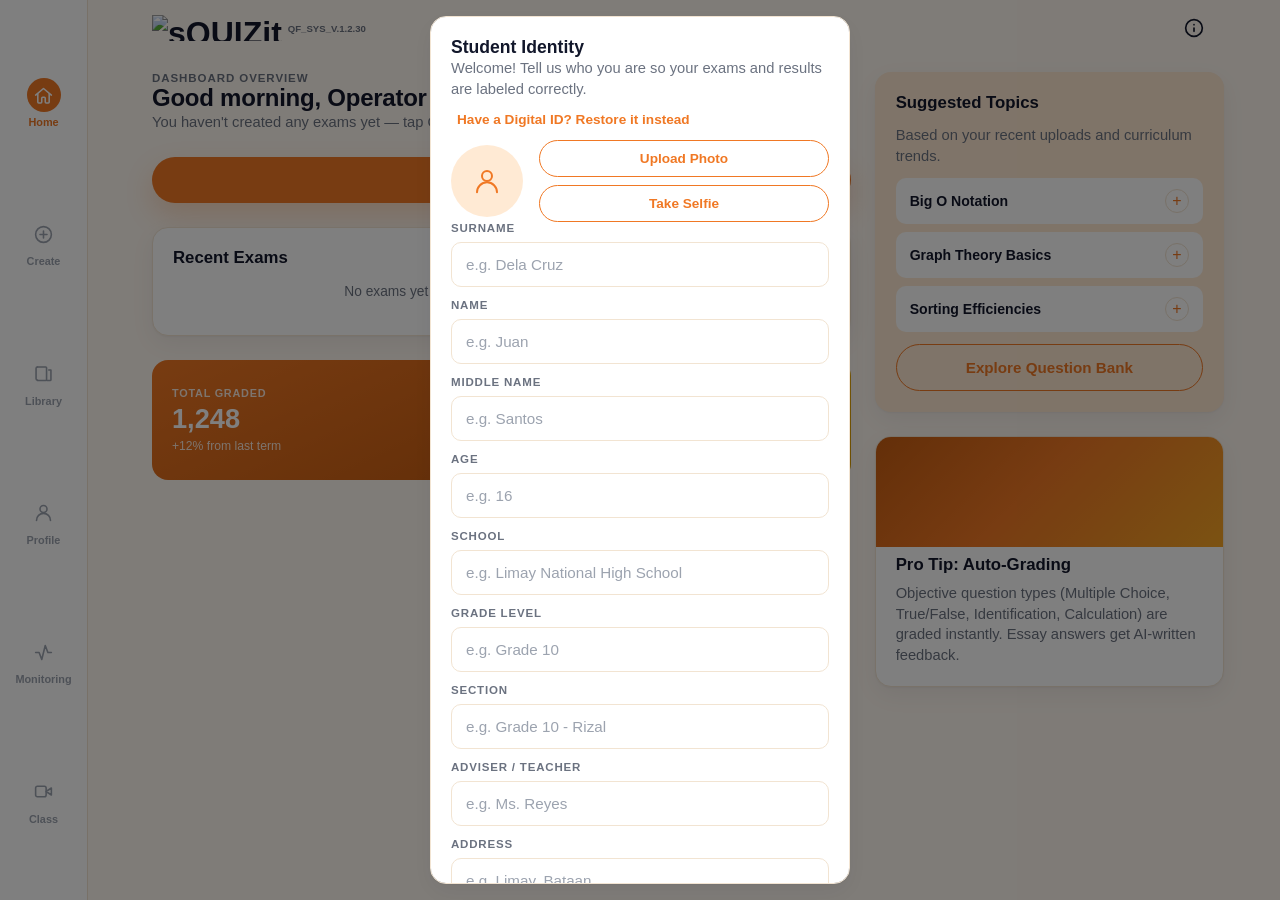
==== commit 590855e6: "Fix Jitsi config, widen the call view, and reskin Class tab for desktop - Replace deprecated prejoin" ====
--- a/index.html
+++ b/index.html
@@ -704,6 +704,7 @@
         <input type="text" class="text-input" id="createClassSubject" placeholder="e.g. Science">
       </label>
       <p class="screen-sub">Tip: screen sharing works when you join from a laptop/desktop browser. Mobile browsers don't support it — join from a computer if you plan to share your screen.</p>
+      <p class="screen-sub">If the call says "waiting for a moderator," tap its <strong>Log-in</strong> button and sign in with any Google account — that's Jitsi's free server requiring a moderator before the class can start, only the host needs to do this, once.</p>
       <p class="identity-modal-error" id="createClassModalError" hidden></p>
       <button type="button" class="btn btn--primary btn--block" id="btnCreateClassSubmit" style="margin-top:4px;">Start</button>
     </div>
--- a/style.css
+++ b/style.css
@@ -703,6 +703,115 @@
 .class-session-card { background: var(--color-surface); border: 1px solid var(--color-border); border-radius: var(--radius-md); box-shadow: var(--shadow-card); padding: var(--space-4) var(--space-5); display: flex; flex-direction: column; gap: var(--space-2); align-items: flex-start; }
 .class-call-mount iframe { width: 100%; height: 100%; border: 0; }
 
+/* ============ Class tab + live call: "Obsidian Orbit" skin ============
+   Deliberately scoped to the Class tab and the call overlay only -- rest
+   of the app keeps its current warm cream/orange theme. switchTab() (see
+   app.js) sets #appShell[data-active-tab] so the shared header/nav also
+   go dark while Class is the active tab, so it reads as one unified dark
+   surface top-to-bottom instead of a black panel dropped under an
+   otherwise light header. Colors/shapes are lifted from the reference
+   design doc; fonts are approximated with system stacks (Space
+   Grotesk/Inter/Geist would need self-hosted font files to use for real,
+   can't be linked from a CDN here). */
+/* #tab-class only bleeds its own dark background as tall as its content
+   (e.g. the empty "No classes yet" state is short), but .app-shell itself
+   -- the actual full-viewport-height element sitting behind it -- keeps
+   its own cream/near-black background, which then shows through as a
+   seam below short content, down to the fixed bottom-nav. Recoloring
+   .app-shell directly (it's already min-height:100vh) removes that seam
+   regardless of content length, instead of trying to guess a min-height
+   for #tab-class across breakpoints. */
+#appShell[data-active-tab="class"] {
+  background: #131313;
+  --oo-bg: #131313;
+  --oo-bg-deep: #0e0e0e;
+  --oo-surface: #201f1f;
+  --oo-border: #3a3939;
+  --oo-primary: #ffbd8a;
+  --oo-on-primary: #4e2600;
+  --oo-secondary: #98cbff;
+  --oo-text: #e5e2e1;
+  --oo-text-muted: #a38c7d;
+}
+
+#appShell[data-active-tab="class"] .app-header {
+  background: var(--oo-bg-deep);
+  border-bottom: 1px solid var(--oo-border);
+}
+#appShell[data-active-tab="class"] .app-header-back,
+#appShell[data-active-tab="class"] #versionButton { color: var(--oo-text-muted); }
+#appShell[data-active-tab="class"] .app-header-version { color: var(--oo-text-muted); }
+
+#appShell[data-active-tab="class"] .bottom-nav {
+  background: var(--oo-bg-deep);
+  border-color: var(--oo-border);
+}
+#appShell[data-active-tab="class"] .bottom-nav-item { color: var(--oo-text-muted); }
+#appShell[data-active-tab="class"] .bottom-nav-item.is-active { color: var(--oo-primary); }
+#appShell[data-active-tab="class"] .bottom-nav-item.is-active .bottom-nav-icon {
+  background: transparent;
+  color: var(--oo-primary);
+  filter: drop-shadow(0 0 6px rgba(255, 149, 51, 0.65));
+}
+
+/* Bleeds the dark background flush to the header/nav edges by canceling
+   .screen's own padding with an equal negative margin, then re-applying
+   the same padding as internal padding -- content sits in the exact same
+   place, only the background now fills the whole panel instead of a
+   padded-in patch. */
+#appShell[data-active-tab="class"] #tab-class {
+  background: var(--oo-bg);
+  color: var(--oo-text);
+  margin: calc(var(--space-4) * -1) calc(var(--space-4) * -1) calc(var(--space-8) * -1);
+  padding: var(--space-4) var(--space-4) var(--space-8);
+}
+#appShell[data-active-tab="class"] #tab-class .screen-title { color: var(--oo-text); }
+#appShell[data-active-tab="class"] #tab-class .screen-sub { color: var(--oo-text-muted); }
+#appShell[data-active-tab="class"] #btnStartClass {
+  background: var(--oo-primary);
+  color: var(--oo-on-primary);
+  box-shadow: 0 0 20px rgba(255, 149, 51, 0.35);
+}
+#appShell[data-active-tab="class"] .class-session-card {
+  background: var(--oo-surface);
+  border-color: var(--oo-border);
+  box-shadow: none;
+  border-radius: 10px;
+}
+#appShell[data-active-tab="class"] .class-session-card .exam-card-title { color: var(--oo-text); }
+#appShell[data-active-tab="class"] .class-session-card .exam-card-meta { color: var(--oo-text-muted); }
+/* Join/Resume is the primary action (orange); Copy Link is secondary
+   (blue) -- same primary/secondary split as the reference doc's button
+   guidance, using the existing js-class-join/js-class-share hooks as
+   styling selectors since they're already unique per button. */
+#appShell[data-active-tab="class"] .js-class-join { color: var(--oo-primary); }
+#appShell[data-active-tab="class"] .js-class-share { color: var(--oo-secondary); }
+#appShell[data-active-tab="class"] .empty-note { color: var(--oo-text-muted); }
+
+/* Call overlay: .camera-overlay is already a black takeover by default,
+   so this only needs to layer the accent treatment on top -- header
+   surface, glowing title/close button -- not a background swap. */
+.class-call-overlay { background: #131313; }
+.class-call-overlay .camera-overlay-head {
+  background: #0e0e0e;
+  border-bottom: 1px solid #3a3939;
+}
+.class-call-overlay #classCallTitle {
+  color: #ffbd8a;
+  font-weight: 800;
+  letter-spacing: 0.01em;
+}
+.class-call-overlay .camera-close-btn {
+  background: #201f1f;
+  border: 1px solid #3a3939;
+  color: #e5e2e1;
+  transition: border-color 0.15s ease, color 0.15s ease;
+}
+.class-call-overlay .camera-close-btn:hover {
+  border-color: #ffbd8a;
+  color: #ffbd8a;
+}
+
 .identity-summary-row { display: flex; align-items: center; gap: var(--space-3); margin-top: 10px; }
 .identity-summary-avatar {
   width: 48px; height: 48px; border-radius: 50%; flex-shrink: 0; overflow: hidden;
@@ -844,6 +953,17 @@
     max-width: min(1200px, 94vw);
     padding-left: 96px; /* clears the left nav rail below */
     padding-bottom: var(--space-8); /* no bottom nav left to clear */
+  }
+
+  /* .app-shell is normally centered with a capped width, which is
+     invisible on every other tab (cream content against the shell's own
+     cream background) but turns into a visible gap of stray body-cream
+     down the right edge once the shell goes near-black for Class -- same
+     fix as .class-call-overlay below: let it actually fill the viewport
+     instead of floating centered in it. */
+  #appShell[data-active-tab="class"] {
+    max-width: none;
+    margin: 0;
   }
 
   /* Bottom tab bar -> left icon rail. .bottom-nav-item/.bottom-nav-icon/
@@ -868,6 +988,23 @@
     border-right: 1px solid var(--color-border);
   }
 
+  /* Live class call: today .class-call-overlay just inherits
+     .camera-overlay's phone-capture sizing verbatim (fixed, inset:0,
+     capped at 480px and centered) -- fine for a quick photo capture, but
+     it means an active class call sits in a narrow floating column with
+     the left nav rail buried underneath it, even on a 1440px monitor.
+     Widen it to start after the rail and fill the rest of the viewport;
+     the video grid/filmstrip/toolbar inside are Jitsi's own iframe
+     content (meet.jit.si, cross-origin) and already lay themselves out
+     responsively -- we can't restyle them directly, but handing Jitsi a
+     realistically-sized box instead of a phone-width one lets its own
+     responsive layout do the rest. */
+  .class-call-overlay {
+    left: 88px;
+    max-width: none;
+    margin: 0;
+  }
+
   /* List-heavy screens -> responsive multi-column grids. Cards already
      render as flat sibling elements (renderLibrary()/renderMonitoring()/
      renderClassTab() in app.js), so this is a pure CSS swap. */
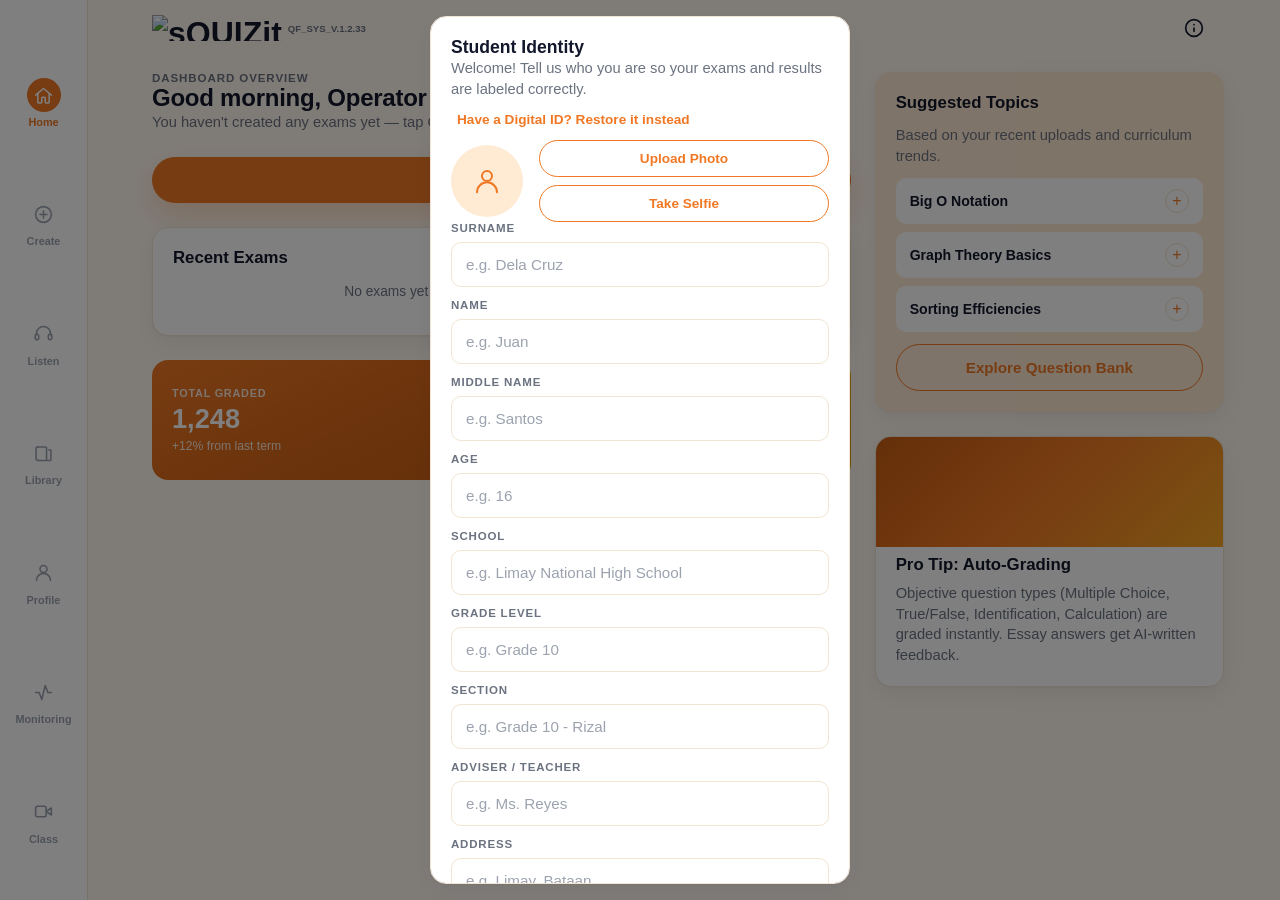
==== commit 5b717a99: "Add Read Aloud: photo-to-speech textbook reader New "Listen" tab lets a user photograph a page, tran" ====
--- a/index.html
+++ b/index.html
@@ -352,6 +352,61 @@
       </div>
     </section>
 
+    <!-- ============ READ ALOUD ============ -->
+    <section class="screen tab-panel" id="tab-read" data-tab="read" hidden>
+      <div>
+        <h2 class="screen-title">Read Aloud</h2>
+        <p class="screen-sub">Photograph a textbook or notes page and have it read back to you.</p>
+      </div>
+
+      <div id="readCaptureSection">
+        <div class="source-cards">
+          <button type="button" class="source-card" id="btnReadUpload">
+            <span class="source-card-icon source-card-icon--primary">
+              <svg viewBox="0 0 24 24" width="22" height="22" fill="none" stroke="currentColor" stroke-width="1.8" stroke-linecap="round" stroke-linejoin="round"><path d="M12 16V4M8 8l4-4 4 4" /><path d="M4 16v3a1 1 0 0 0 1 1h14a1 1 0 0 0 1-1v-3" /></svg>
+            </span>
+            <span class="source-card-title">Upload Photo</span>
+            <span class="source-card-sub">Photos of a page</span>
+          </button>
+
+          <button type="button" class="source-card" id="btnReadCamera">
+            <span class="source-card-icon source-card-icon--teal">
+              <svg viewBox="0 0 24 24" width="22" height="22" fill="none" stroke="currentColor" stroke-width="1.8" stroke-linecap="round" stroke-linejoin="round"><path d="M4 8h3l1.5-2h7L17 8h3a1 1 0 0 1 1 1v9a1 1 0 0 1-1 1H4a1 1 0 0 1-1-1V9a1 1 0 0 1 1-1z" /><circle cx="12" cy="13" r="3.5" /></svg>
+            </span>
+            <span class="source-card-title">Camera Capture</span>
+            <span class="source-card-sub">Scan the page live</span>
+          </button>
+        </div>
+        <input type="file" id="readFileInput" accept="image/*" multiple hidden>
+
+        <div class="source-preview-row" id="readPreviewRow" hidden></div>
+        <p class="empty-note" id="readEmptyNote" hidden></p>
+
+        <button type="button" class="btn btn--primary btn--block" id="btnReadTranscribe" disabled style="margin-top:14px;">Transcribe &amp; Read</button>
+      </div>
+
+      <div class="card" id="readLoadingCard" hidden>
+        <p class="screen-sub" id="readLoadingText">Reading the page…</p>
+      </div>
+
+      <div id="readResultSection" hidden>
+        <div class="card">
+          <p class="section-heading" style="margin-bottom:8px;">Transcribed Text</p>
+          <textarea class="text-input" id="readTranscriptArea" rows="8" readonly></textarea>
+        </div>
+
+        <div class="card" id="readPlayerCard">
+          <p class="screen-sub" id="readPlayerStatus">Ready to play.</p>
+          <div class="count-controls" style="justify-content:center; gap:16px; margin-top:10px;">
+            <button type="button" class="btn btn--outline" id="btnReadPlayPause">▶ Play</button>
+            <button type="button" class="btn btn--outline" id="btnReadStop">Stop</button>
+          </div>
+        </div>
+
+        <button type="button" class="btn btn--secondary btn--block" id="btnReadStartOver" style="margin-top:14px;">Read a Different Page</button>
+      </div>
+    </section>
+
     <!-- ============ LIBRARY ============ -->
     <section class="screen tab-panel" id="tab-library" data-tab="library" hidden>
       <div>
@@ -521,6 +576,10 @@
     <button type="button" class="bottom-nav-item" data-target="create">
       <span class="bottom-nav-icon"><svg viewBox="0 0 24 24" width="21" height="21" fill="none" stroke="currentColor" stroke-width="1.8" stroke-linecap="round" stroke-linejoin="round"><circle cx="12" cy="12" r="9" /><path d="M12 8v8M8 12h8" /></svg></span>
       <span class="bottom-nav-label">Create</span>
+    </button>
+    <button type="button" class="bottom-nav-item" data-target="read">
+      <span class="bottom-nav-icon"><svg viewBox="0 0 24 24" width="21" height="21" fill="none" stroke="currentColor" stroke-width="1.8" stroke-linecap="round" stroke-linejoin="round"><path d="M4 13v-1a8 8 0 0 1 16 0v1" /><rect x="2.5" y="13" width="4" height="6" rx="1.5" /><rect x="17.5" y="13" width="4" height="6" rx="1.5" /></svg></span>
+      <span class="bottom-nav-label">Listen</span>
     </button>
     <button type="button" class="bottom-nav-item" data-target="library">
       <span class="bottom-nav-icon"><svg viewBox="0 0 24 24" width="21" height="21" fill="none" stroke="currentColor" stroke-width="1.8" stroke-linecap="round" stroke-linejoin="round"><path d="M5 4.5h9.5a1 1 0 0 1 1 1V19a1 1 0 0 1-1 1H5" /><path d="M5 4.5A1.5 1.5 0 0 0 3.5 6v12A1.5 1.5 0 0 0 5 19.5" /><path d="M18 8h2.5v11a1 1 0 0 1-1 1H16" /></svg></span>
